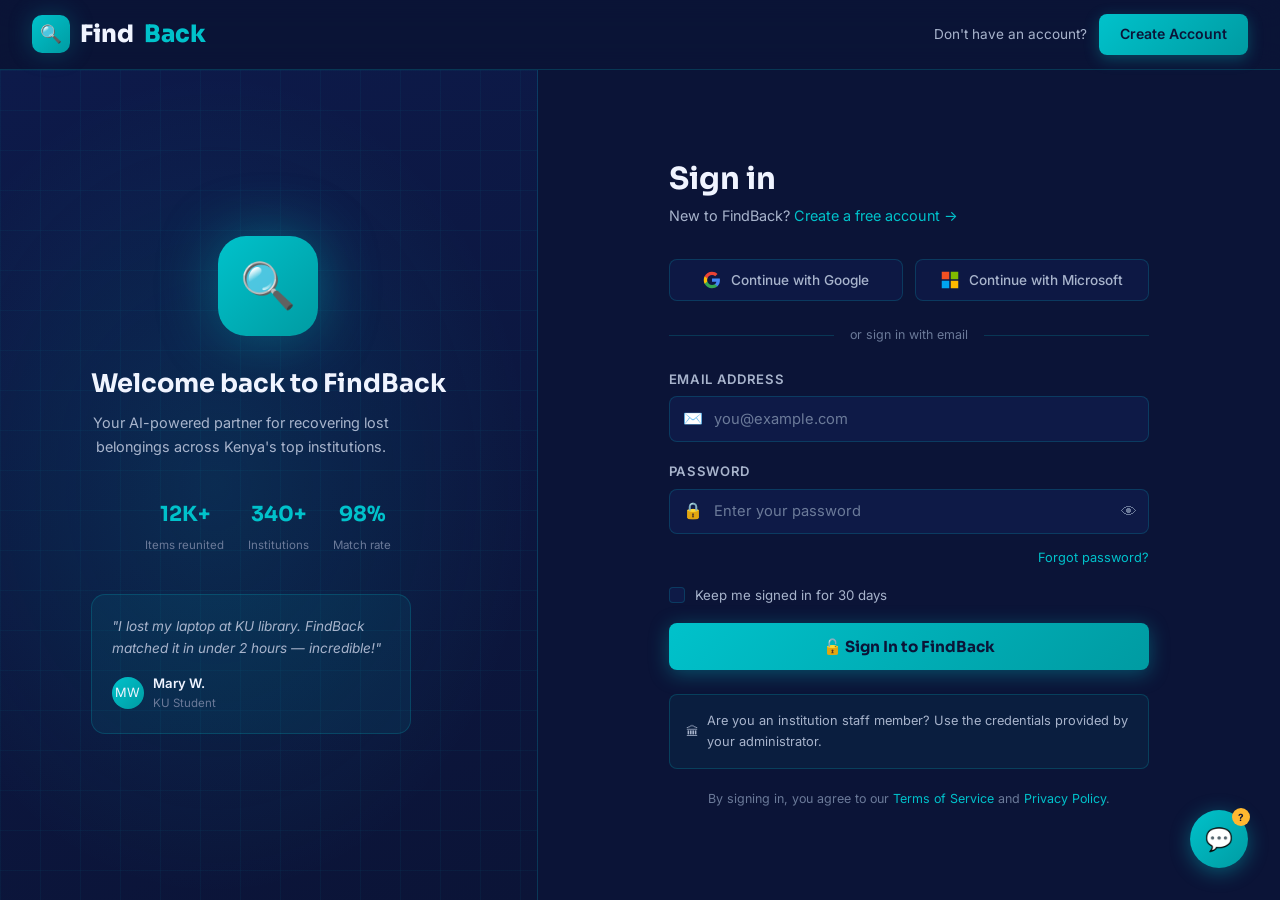
==== login.html @ b75c339b "initial not so much" ====
<!DOCTYPE html>
<html lang="en">
<head>
  <meta charset="UTF-8" />
  <meta name="viewport" content="width=device-width, initial-scale=1.0" />
  <title>Sign In — FindBack</title>
  <link rel="stylesheet" href="styles.css" />
  <link rel="icon" href="data:image/svg+xml,<svg xmlns='http://www.w3.org/2000/svg' viewBox='0 0 32 32'><text y='26' font-size='28'>🔍</text></svg>" />
</head>
<body>

<!-- ── NAVBAR ─────────────────────────────────── -->
<nav class="navbar" id="navbar">
  <a href="index.html" class="nav-brand">
    <div class="brand-icon">🔍</div>
    Find<span class="accent">Back</span>
  </a>
  <div class="nav-cta">
    <span style="font-size:0.85rem; color: var(--slate-light);">Don't have an account?</span>
    <a href="register.html" class="btn-primary">Create Account</a>
  </div>
</nav>

<!-- ── AUTH PAGE ──────────────────────────────── -->
<div class="auth-page">

  <!-- Left Visual Panel -->
  <div class="auth-visual">
    <div class="auth-visual-grid"></div>
    <div class="auth-visual-content">
      <div class="auth-visual-icon">🔍</div>
      <h2>Welcome back to FindBack</h2>
      <p>Your AI-powered partner for recovering lost belongings across Kenya's top institutions.</p>

      <div class="auth-trust">
        <div class="trust-item">
          <strong>12K+</strong>
          <span>Items reunited</span>
        </div>
        <div class="trust-item">
          <strong>340+</strong>
          <span>Institutions</span>
        </div>
        <div class="trust-item">
          <strong>98%</strong>
          <span>Match rate</span>
        </div>
      </div>

      <!-- Testimonial -->
      <div style="margin-top: 2.5rem; background: rgba(0,194,203,0.08); border: 1px solid var(--border); border-radius: var(--radius); padding: 1.25rem; text-align:left; max-width: 320px;">
        <p style="font-size:0.85rem; color: var(--slate-light); line-height:1.65; font-style:italic;">"I lost my laptop at KU library. FindBack matched it in under 2 hours — incredible!"</p>
        <div style="display:flex; align-items:center; gap:0.6rem; margin-top:0.85rem;">
          <div style="width:32px;height:32px;border-radius:50%;background:linear-gradient(135deg,var(--teal),var(--teal-dark));display:flex;align-items:center;justify-content:center;font-size:0.8rem;">MW</div>
          <div>
            <div style="font-size:0.82rem; font-weight:600;">Mary W.</div>
            <div style="font-size:0.72rem; color:var(--slate);">KU Student</div>
          </div>
        </div>
      </div>
    </div>
  </div>

  <!-- Right Form Panel -->
  <div class="auth-form-side">
    <div class="auth-form-box">

      <div class="auth-form-header">
        <h1>Sign in</h1>
        <p>New to FindBack? <a href="register.html">Create a free account →</a></p>
      </div>

      <!-- Social Login -->
      <div class="social-btns">
        <button class="social-btn" onclick="showToast('Google Sign-In coming soon!', 'info')">
          <svg width="18" height="18" viewBox="0 0 24 24"><path fill="#4285F4" d="M22.56 12.25c0-.78-.07-1.53-.2-2.25H12v4.26h5.92c-.26 1.37-1.04 2.53-2.21 3.31v2.77h3.57c2.08-1.92 3.28-4.74 3.28-8.09z"/><path fill="#34A853" d="M12 23c2.97 0 5.46-.98 7.28-2.66l-3.57-2.77c-.98.66-2.23 1.06-3.71 1.06-2.86 0-5.29-1.93-6.16-4.53H2.18v2.84C3.99 20.53 7.7 23 12 23z"/><path fill="#FBBC05" d="M5.84 14.09c-.22-.66-.35-1.36-.35-2.09s.13-1.43.35-2.09V7.07H2.18C1.43 8.55 1 10.22 1 12s.43 3.45 1.18 4.93l2.85-2.22.81-.62z"/><path fill="#EA4335" d="M12 5.38c1.62 0 3.06.56 4.21 1.64l3.15-3.15C17.45 2.09 14.97 1 12 1 7.7 1 3.99 3.47 2.18 7.07l3.66 2.84c.87-2.6 3.3-4.53 6.16-4.53z"/></svg>
          Continue with Google
        </button>
        <button class="social-btn" onclick="showToast('Microsoft Sign-In coming soon!', 'info')">
          <svg width="18" height="18" viewBox="0 0 24 24"><path fill="#f25022" d="M1 1h10v10H1z"/><path fill="#7fba00" d="M13 1h10v10H13z"/><path fill="#00a4ef" d="M1 13h10v10H1z"/><path fill="#ffb900" d="M13 13h10v10H13z"/></svg>
          Continue with Microsoft
        </button>
      </div>

      <div class="form-divider"><span>or sign in with email</span></div>

      <!-- Login Form -->
      <form id="loginForm" novalidate>
        <div class="form-group">
          <label class="form-label" for="loginEmail">Email Address</label>
          <div class="input-wrap">
            <input
              class="form-input"
              type="email"
              id="loginEmail"
              name="email"
              placeholder="you@example.com"
              autocomplete="email"
              required
            />
            <span class="input-icon">✉️</span>
          </div>
        </div>

        <div class="form-group">
          <label class="form-label" for="loginPassword">Password</label>
          <div class="input-wrap">
            <input
              class="form-input"
              type="password"
              id="loginPassword"
              name="password"
              placeholder="Enter your password"
              autocomplete="current-password"
              required
            />
            <span class="input-icon">🔒</span>
            <button type="button" class="eye-toggle" data-target="loginPassword">👁</button>
          </div>
        </div>

        <div class="forgot-link">
          <a href="#">Forgot password?</a>
        </div>

        <div class="form-check">
          <input type="checkbox" id="rememberMe" />
          <label for="rememberMe">Keep me signed in for 30 days</label>
        </div>

        <button type="submit" class="submit-btn">
          🔓 Sign In to FindBack
        </button>
      </form>

      <!-- Help text -->
      <div style="margin-top: 1.5rem; padding: 1rem; background: rgba(0,194,203,0.06); border: 1px solid var(--border); border-radius: var(--radius-sm);">
        <p style="font-size: 0.8rem; color: var(--slate-light); display:flex; align-items:center; gap:0.5rem;">
          <span>🏛</span>
          <span>Are you an institution staff member? Use the credentials provided by your administrator.</span>
        </p>
      </div>

      <p style="font-size:0.78rem; color: var(--slate); text-align:center; margin-top:1.25rem;">
        By signing in, you agree to our <a href="#" style="color:var(--teal)">Terms of Service</a> and <a href="#" style="color:var(--teal)">Privacy Policy</a>.
      </p>

    </div>
  </div>
</div>

<!-- ── CHATBOT ─────────────────────────────────── -->
<button class="chatbot-trigger" id="chatbotTrigger" aria-label="Open chat assistant">
  💬
  <div class="chat-badge">?</div>
</button>

<div class="chatbot-window" id="chatbotWindow">
  <div class="chat-header">
    <div class="chat-avatar">🤖</div>
    <div class="chat-header-info">
      <h4>FindBot Assistant</h4>
      <span>Online · Here to help</span>
    </div>
    <button class="chat-close" id="chatClose">✕</button>
  </div>
  <div class="chat-messages" id="chatMessages"></div>
  <div class="chat-quick-replies">
    <button class="quick-reply">How to register</button>
    <button class="quick-reply">Report lost item</button>
    <button class="quick-reply">Retrieve my item</button>
    <button class="quick-reply">Institution plans</button>
  </div>
  <div class="chat-input-row">
    <input type="text" class="chat-input" id="chatInput" placeholder="Ask me anything…" />
    <button class="chat-send" id="chatSend">➤</button>
  </div>
</div>

<div class="toast-container" id="toastContainer"></div>
<script src="main.js"></script>
</body>
</html>
---- styles.css ----
/* ===========================
   FINDBACK — Global Styles
   =========================== */

@import url('https://fonts.googleapis.com/css2?family=Sora:wght@300;400;600;700;800&family=Inter:wght@300;400;500;600&display=swap');

/* --- CSS Variables --- */
:root {
  --navy: #0B1437;
  --navy-mid: #132058;
  --navy-light: #1E2F6B;
  --teal: #00C2CB;
  --teal-dark: #009BA2;
  --teal-glow: rgba(0, 194, 203, 0.15);
  --amber: #FFB830;
  --white: #F0F4FF;
  --slate: #6B7A99;
  --slate-light: #A8B4CC;
  --error: #FF4D6D;
  --success: #22C55E;
  --card-bg: rgba(19, 32, 88, 0.6);
  --border: rgba(0, 194, 203, 0.2);
  --border-hover: rgba(0, 194, 203, 0.6);
  --shadow: 0 8px 32px rgba(0, 0, 0, 0.4);
  --shadow-teal: 0 0 24px rgba(0, 194, 203, 0.25);
  --radius: 14px;
  --radius-sm: 8px;
  --transition: all 0.3s cubic-bezier(0.4, 0, 0.2, 1);
  --font-display: 'Sora', sans-serif;
  --font-body: 'Inter', sans-serif;
}

/* --- Reset & Base --- */
*, *::before, *::after { box-sizing: border-box; margin: 0; padding: 0; }

html { scroll-behavior: smooth; font-size: 16px; }

body {
  font-family: var(--font-body);
  background: var(--navy);
  color: var(--white);
  min-height: 100vh;
  line-height: 1.6;
  overflow-x: hidden;
}

h1, h2, h3, h4, h5 {
  font-family: var(--font-display);
  line-height: 1.2;
}

a { text-decoration: none; color: inherit; }
img { max-width: 100%; display: block; }
button { cursor: pointer; font-family: var(--font-body); }
input, select, textarea { font-family: var(--font-body); }

/* --- Scrollbar --- */
::-webkit-scrollbar { width: 6px; }
::-webkit-scrollbar-track { background: var(--navy); }
::-webkit-scrollbar-thumb { background: var(--teal-dark); border-radius: 3px; }

/* ===========================
   NAVBAR
   =========================== */
.navbar {
  position: fixed;
  top: 0; left: 0; right: 0;
  z-index: 1000;
  padding: 0 2rem;
  height: 70px;
  display: flex;
  align-items: center;
  justify-content: space-between;
  background: rgba(11, 20, 55, 0.85);
  backdrop-filter: blur(16px);
  border-bottom: 1px solid var(--border);
  transition: var(--transition);
}

.navbar.scrolled {
  background: rgba(11, 20, 55, 0.98);
  box-shadow: 0 4px 20px rgba(0,0,0,0.3);
}

.nav-brand {
  display: flex;
  align-items: center;
  gap: 10px;
  font-family: var(--font-display);
  font-size: 1.5rem;
  font-weight: 800;
  color: var(--white);
}

.nav-brand .brand-icon {
  width: 38px; height: 38px;
  background: linear-gradient(135deg, var(--teal), var(--teal-dark));
  border-radius: 10px;
  display: flex;
  align-items: center;
  justify-content: center;
  font-size: 1.1rem;
  box-shadow: var(--shadow-teal);
}

.nav-brand span.accent { color: var(--teal); }

.nav-links {
  display: flex;
  align-items: center;
  gap: 0.25rem;
  list-style: none;
}

.nav-links a {
  padding: 0.45rem 0.9rem;
  border-radius: var(--radius-sm);
  font-size: 0.88rem;
  font-weight: 500;
  color: var(--slate-light);
  transition: var(--transition);
}

.nav-links a:hover {
  color: var(--teal);
  background: var(--teal-glow);
}

.nav-links a.active {
  color: var(--teal);
}

.nav-cta {
  display: flex;
  align-items: center;
  gap: 0.75rem;
}

.btn-ghost {
  padding: 0.5rem 1.2rem;
  border: 1px solid var(--border);
  border-radius: var(--radius-sm);
  font-size: 0.88rem;
  font-weight: 500;
  color: var(--white);
  background: transparent;
  transition: var(--transition);
}

.btn-ghost:hover {
  border-color: var(--teal);
  color: var(--teal);
  background: var(--teal-glow);
}

.btn-primary {
  padding: 0.55rem 1.3rem;
  border: none;
  border-radius: var(--radius-sm);
  font-size: 0.88rem;
  font-weight: 600;
  color: var(--navy);
  background: linear-gradient(135deg, var(--teal), var(--teal-dark));
  transition: var(--transition);
  box-shadow: 0 4px 15px rgba(0, 194, 203, 0.3);
}

.btn-primary:hover {
  transform: translateY(-1px);
  box-shadow: 0 6px 20px rgba(0, 194, 203, 0.45);
}

.btn-primary:active { transform: translateY(0); }

.btn-large {
  padding: 0.85rem 2rem;
  font-size: 1rem;
  border-radius: var(--radius);
}

.btn-amber {
  background: linear-gradient(135deg, var(--amber), #e6a120);
  color: var(--navy);
  border: none;
}

.btn-amber:hover {
  box-shadow: 0 6px 20px rgba(255, 184, 48, 0.4);
  transform: translateY(-1px);
}

.btn-outline {
  background: transparent;
  border: 2px solid var(--teal);
  color: var(--teal);
  padding: 0.8rem 1.8rem;
  border-radius: var(--radius);
  font-size: 0.95rem;
  font-weight: 600;
  transition: var(--transition);
  display: inline-flex;
  align-items: center;
  gap: 0.5rem;
}

.btn-outline:hover {
  background: var(--teal-glow);
  transform: translateY(-1px);
}

/* Hamburger */
.hamburger {
  display: none;
  flex-direction: column;
  gap: 5px;
  cursor: pointer;
  padding: 4px;
  background: none;
  border: none;
}

.hamburger span {
  display: block;
  width: 24px; height: 2px;
  background: var(--white);
  border-radius: 2px;
  transition: var(--transition);
}

.hamburger.open span:nth-child(1) { transform: rotate(45deg) translate(5px, 5px); }
.hamburger.open span:nth-child(2) { opacity: 0; }
.hamburger.open span:nth-child(3) { transform: rotate(-45deg) translate(5px, -5px); }

/* Mobile Menu */
.mobile-menu {
  display: none;
  position: fixed;
  top: 70px; left: 0; right: 0;
  background: rgba(11, 20, 55, 0.98);
  backdrop-filter: blur(16px);
  border-bottom: 1px solid var(--border);
  padding: 1.5rem;
  z-index: 999;
  flex-direction: column;
  gap: 0.5rem;
}

.mobile-menu.open { display: flex; }

.mobile-menu a {
  padding: 0.75rem 1rem;
  border-radius: var(--radius-sm);
  color: var(--slate-light);
  font-weight: 500;
  transition: var(--transition);
}

.mobile-menu a:hover { color: var(--teal); background: var(--teal-glow); }

.mobile-menu-cta {
  display: flex;
  gap: 0.75rem;
  margin-top: 0.75rem;
  padding-top: 0.75rem;
  border-top: 1px solid var(--border);
}

.mobile-menu-cta .btn-ghost,
.mobile-menu-cta .btn-primary { flex: 1; text-align: center; }

/* ===========================
   HERO SECTION
   =========================== */
.hero {
  min-height: 100vh;
  padding: 70px 2rem 4rem;
  display: flex;
  align-items: center;
  position: relative;
  overflow: hidden;
}

.hero-bg {
  position: absolute;
  inset: 0;
  background:
    radial-gradient(ellipse 80% 60% at 60% 40%, rgba(0, 194, 203, 0.08) 0%, transparent 70%),
    radial-gradient(ellipse 50% 40% at 20% 70%, rgba(255, 184, 48, 0.05) 0%, transparent 60%),
    linear-gradient(160deg, #0B1437 0%, #0D1A4A 60%, #0B1437 100%);
}

.hero-grid-lines {
  position: absolute;
  inset: 0;
  background-image:
    linear-gradient(rgba(0, 194, 203, 0.04) 1px, transparent 1px),
    linear-gradient(90deg, rgba(0, 194, 203, 0.04) 1px, transparent 1px);
  background-size: 50px 50px;
}

.hero-content {
  position: relative;
  z-index: 2;
  max-width: 1200px;
  margin: 0 auto;
  width: 100%;
  display: grid;
  grid-template-columns: 1fr 1fr;
  gap: 4rem;
  align-items: center;
}

.hero-badge {
  display: inline-flex;
  align-items: center;
  gap: 0.5rem;
  background: var(--teal-glow);
  border: 1px solid var(--border);
  border-radius: 50px;
  padding: 0.35rem 0.9rem;
  font-size: 0.78rem;
  font-weight: 600;
  color: var(--teal);
  text-transform: uppercase;
  letter-spacing: 0.08em;
  margin-bottom: 1.5rem;
}

.hero-badge .dot {
  width: 7px; height: 7px;
  background: var(--teal);
  border-radius: 50%;
  animation: pulse-dot 2s ease-in-out infinite;
}

@keyframes pulse-dot {
  0%, 100% { opacity: 1; transform: scale(1); }
  50% { opacity: 0.5; transform: scale(0.7); }
}

.hero-title {
  font-family: var(--font-display);
  font-size: clamp(2.2rem, 5vw, 3.8rem);
  font-weight: 800;
  line-height: 1.1;
  margin-bottom: 1.25rem;
  color: var(--white);
}

.hero-title .highlight {
  color: var(--teal);
  position: relative;
  display: inline-block;
}

.hero-title .highlight::after {
  content: '';
  position: absolute;
  bottom: 2px; left: 0; right: 0;
  height: 3px;
  background: linear-gradient(90deg, var(--teal), transparent);
  border-radius: 2px;
}

.hero-desc {
  font-size: 1.05rem;
  color: var(--slate-light);
  line-height: 1.7;
  margin-bottom: 2.5rem;
  max-width: 480px;
}

.hero-actions {
  display: flex;
  gap: 1rem;
  flex-wrap: wrap;
  margin-bottom: 3rem;
}

.hero-stats {
  display: flex;
  gap: 2rem;
}

.stat {
  display: flex;
  flex-direction: column;
}

.stat-value {
  font-family: var(--font-display);
  font-size: 1.6rem;
  font-weight: 700;
  color: var(--white);
}

.stat-value span { color: var(--teal); }

.stat-label {
  font-size: 0.78rem;
  color: var(--slate);
  text-transform: uppercase;
  letter-spacing: 0.06em;
}

/* Radar Animation */
.hero-visual {
  display: flex;
  align-items: center;
  justify-content: center;
  position: relative;
}

.radar-wrap {
  position: relative;
  width: 380px;
  height: 380px;
  display: flex;
  align-items: center;
  justify-content: center;
}

.radar-ring {
  position: absolute;
  border-radius: 50%;
  border: 1px solid var(--teal);
  opacity: 0;
  animation: radar-expand 3s ease-out infinite;
}

.radar-ring:nth-child(1) { animation-delay: 0s; }
.radar-ring:nth-child(2) { animation-delay: 1s; }
.radar-ring:nth-child(3) { animation-delay: 2s; }

@keyframes radar-expand {
  0% { width: 80px; height: 80px; opacity: 0.8; }
  100% { width: 380px; height: 380px; opacity: 0; }
}

.radar-center {
  width: 90px; height: 90px;
  background: linear-gradient(135deg, var(--teal), var(--teal-dark));
  border-radius: 50%;
  display: flex;
  align-items: center;
  justify-content: center;
  font-size: 2.2rem;
  box-shadow: 0 0 40px rgba(0, 194, 203, 0.5);
  z-index: 1;
  position: relative;
}

.floating-card {
  position: absolute;
  background: var(--card-bg);
  border: 1px solid var(--border);
  border-radius: var(--radius);
  padding: 0.8rem 1rem;
  backdrop-filter: blur(12px);
  font-size: 0.8rem;
  display: flex;
  align-items: center;
  gap: 0.6rem;
  animation: float 4s ease-in-out infinite;
  box-shadow: var(--shadow);
  white-space: nowrap;
}

.floating-card:nth-child(5) { top: 40px; right: -20px; animation-delay: 0s; }
.floating-card:nth-child(6) { bottom: 60px; left: -30px; animation-delay: 1.5s; }
.floating-card:nth-child(7) { bottom: 20px; right: 10px; animation-delay: 0.8s; }

.floating-card .card-icon { font-size: 1.1rem; }
.floating-card .card-text strong { display: block; font-weight: 600; font-size: 0.82rem; }
.floating-card .card-text span { color: var(--slate-light); font-size: 0.73rem; }

.card-status {
  width: 8px; height: 8px;
  border-radius: 50%;
  flex-shrink: 0;
}

.card-status.found { background: var(--success); box-shadow: 0 0 6px var(--success); }
.card-status.lost { background: var(--amber); box-shadow: 0 0 6px var(--amber); }

@keyframes float {
  0%, 100% { transform: translateY(0px); }
  50% { transform: translateY(-8px); }
}

/* ===========================
   QUICK SEARCH BAR
   =========================== */
.search-section {
  padding: 3rem 2rem;
  position: relative;
}

.search-container {
  max-width: 900px;
  margin: 0 auto;
  background: var(--card-bg);
  border: 1px solid var(--border);
  border-radius: 20px;
  padding: 2rem;
  backdrop-filter: blur(16px);
  box-shadow: var(--shadow);
}

.search-tabs {
  display: flex;
  gap: 0.5rem;
  margin-bottom: 1.5rem;
  background: rgba(11, 20, 55, 0.5);
  border-radius: var(--radius-sm);
  padding: 4px;
}

.search-tab {
  flex: 1;
  padding: 0.6rem;
  border: none;
  border-radius: 6px;
  background: transparent;
  color: var(--slate);
  font-size: 0.85rem;
  font-weight: 500;
  transition: var(--transition);
  display: flex;
  align-items: center;
  justify-content: center;
  gap: 0.4rem;
}

.search-tab.active {
  background: var(--teal);
  color: var(--navy);
  font-weight: 600;
}

.search-tab:hover:not(.active) { color: var(--teal); }

.search-row {
  display: grid;
  grid-template-columns: 1fr 1fr auto;
  gap: 0.75rem;
  align-items: end;
}

.search-field {
  display: flex;
  flex-direction: column;
  gap: 0.4rem;
}

.search-field label {
  font-size: 0.78rem;
  font-weight: 600;
  color: var(--slate-light);
  text-transform: uppercase;
  letter-spacing: 0.06em;
}

.search-input-wrap {
  position: relative;
}

.search-input-wrap .icon {
  position: absolute;
  left: 12px;
  top: 50%;
  transform: translateY(-50%);
  color: var(--slate);
  font-size: 1rem;
}

.search-input-wrap input,
.search-input-wrap select {
  width: 100%;
  padding: 0.75rem 0.75rem 0.75rem 2.5rem;
  background: rgba(11, 20, 55, 0.7);
  border: 1px solid var(--border);
  border-radius: var(--radius-sm);
  color: var(--white);
  font-size: 0.9rem;
  transition: var(--transition);
  outline: none;
  appearance: none;
}

.search-input-wrap input::placeholder { color: var(--slate); }

.search-input-wrap input:focus,
.search-input-wrap select:focus {
  border-color: var(--teal);
  box-shadow: 0 0 0 3px var(--teal-glow);
}

.search-input-wrap select option { background: var(--navy-mid); }

/* ===========================
   FEATURES / HOW IT WORKS
   =========================== */
.section {
  padding: 5rem 2rem;
}

.section-inner {
  max-width: 1200px;
  margin: 0 auto;
}

.section-label {
  font-size: 0.78rem;
  font-weight: 700;
  color: var(--teal);
  text-transform: uppercase;
  letter-spacing: 0.12em;
  margin-bottom: 0.75rem;
}

.section-title {
  font-family: var(--font-display);
  font-size: clamp(1.8rem, 3.5vw, 2.8rem);
  font-weight: 700;
  margin-bottom: 1rem;
  color: var(--white);
}

.section-desc {
  font-size: 1rem;
  color: var(--slate-light);
  max-width: 500px;
  line-height: 1.7;
}

.steps-grid {
  display: grid;
  grid-template-columns: repeat(3, 1fr);
  gap: 1.5rem;
  margin-top: 3.5rem;
}

.step-card {
  background: var(--card-bg);
  border: 1px solid var(--border);
  border-radius: var(--radius);
  padding: 2rem;
  position: relative;
  transition: var(--transition);
  overflow: hidden;
}

.step-card::before {
  content: '';
  position: absolute;
  top: 0; left: 0; right: 0;
  height: 3px;
  background: linear-gradient(90deg, var(--teal), transparent);
  transform: scaleX(0);
  transform-origin: left;
  transition: transform 0.4s ease;
}

.step-card:hover { border-color: var(--border-hover); transform: translateY(-4px); box-shadow: var(--shadow-teal); }
.step-card:hover::before { transform: scaleX(1); }

.step-icon {
  width: 54px; height: 54px;
  background: var(--teal-glow);
  border: 1px solid var(--border);
  border-radius: var(--radius-sm);
  display: flex;
  align-items: center;
  justify-content: center;
  font-size: 1.5rem;
  margin-bottom: 1.25rem;
}

.step-num {
  position: absolute;
  top: 1.5rem; right: 1.5rem;
  font-family: var(--font-display);
  font-size: 2.5rem;
  font-weight: 800;
  color: rgba(0, 194, 203, 0.08);
  line-height: 1;
}

.step-card h3 {
  font-size: 1.05rem;
  font-weight: 700;
  margin-bottom: 0.6rem;
}

.step-card p { font-size: 0.88rem; color: var(--slate-light); line-height: 1.65; }

/* Institutions Section */
.institutions-section {
  padding: 4rem 2rem;
  background: rgba(19, 32, 88, 0.3);
  border-top: 1px solid var(--border);
  border-bottom: 1px solid var(--border);
}

.inst-grid {
  display: grid;
  grid-template-columns: repeat(4, 1fr);
  gap: 1rem;
  margin-top: 3rem;
}

.inst-card {
  background: var(--card-bg);
  border: 1px solid var(--border);
  border-radius: var(--radius);
  padding: 1.5rem;
  text-align: center;
  transition: var(--transition);
  cursor: pointer;
}

.inst-card:hover {
  border-color: var(--teal);
  background: rgba(0, 194, 203, 0.08);
  transform: translateY(-3px);
}

.inst-card .inst-icon { font-size: 2rem; margin-bottom: 0.75rem; }
.inst-card h4 { font-size: 0.88rem; font-weight: 600; }
.inst-card p { font-size: 0.75rem; color: var(--slate); margin-top: 0.3rem; }

/* Plans Section */
.plans-grid {
  display: grid;
  grid-template-columns: repeat(4, 1fr);
  gap: 1.25rem;
  margin-top: 3.5rem;
}

.plan-card {
  background: var(--card-bg);
  border: 1px solid var(--border);
  border-radius: var(--radius);
  padding: 2rem 1.5rem;
  transition: var(--transition);
  display: flex;
  flex-direction: column;
  position: relative;
  overflow: hidden;
}

.plan-card.featured {
  border-color: var(--teal);
  background: rgba(0, 194, 203, 0.06);
  box-shadow: var(--shadow-teal);
}

.plan-badge {
  position: absolute;
  top: 0; right: 0;
  background: var(--teal);
  color: var(--navy);
  font-size: 0.68rem;
  font-weight: 700;
  padding: 0.35rem 0.9rem;
  border-bottom-left-radius: var(--radius-sm);
  text-transform: uppercase;
  letter-spacing: 0.06em;
}

.plan-name {
  font-family: var(--font-display);
  font-size: 0.82rem;
  font-weight: 700;
  text-transform: uppercase;
  letter-spacing: 0.1em;
  color: var(--slate-light);
  margin-bottom: 0.5rem;
}

.plan-price {
  font-family: var(--font-display);
  font-size: 2.2rem;
  font-weight: 800;
  color: var(--white);
  margin-bottom: 0.25rem;
}

.plan-price sup { font-size: 1rem; vertical-align: super; margin-right: 2px; }
.plan-price span { font-size: 0.8rem; color: var(--slate); font-weight: 400; font-family: var(--font-body); }

.plan-desc { font-size: 0.82rem; color: var(--slate-light); margin-bottom: 1.5rem; line-height: 1.5; }

.plan-features {
  list-style: none;
  display: flex;
  flex-direction: column;
  gap: 0.6rem;
  flex: 1;
  margin-bottom: 1.5rem;
}

.plan-features li {
  font-size: 0.82rem;
  color: var(--slate-light);
  display: flex;
  align-items: center;
  gap: 0.5rem;
}

.plan-features li::before {
  content: '✓';
  color: var(--teal);
  font-weight: 700;
  font-size: 0.85rem;
  flex-shrink: 0;
}

.plan-cta {
  width: 100%;
  padding: 0.75rem;
  border-radius: var(--radius-sm);
  font-size: 0.88rem;
  font-weight: 600;
  text-align: center;
  transition: var(--transition);
}

/* ===========================
   AUTH PAGES (Login/Register)
   =========================== */
.auth-page {
  min-height: 100vh;
  display: flex;
  align-items: stretch;
  padding-top: 70px;
}

.auth-visual {
  flex: 0 0 42%;
  background:
    radial-gradient(ellipse at 40% 50%, rgba(0, 194, 203, 0.12) 0%, transparent 70%),
    linear-gradient(160deg, #0D1A4A 0%, #0B1437 100%);
  border-right: 1px solid var(--border);
  display: flex;
  flex-direction: column;
  align-items: center;
  justify-content: center;
  padding: 3rem;
  position: relative;
  overflow: hidden;
}

.auth-visual-grid {
  position: absolute;
  inset: 0;
  background-image:
    linear-gradient(rgba(0, 194, 203, 0.05) 1px, transparent 1px),
    linear-gradient(90deg, rgba(0, 194, 203, 0.05) 1px, transparent 1px);
  background-size: 40px 40px;
}

.auth-visual-content { position: relative; z-index: 1; text-align: center; }

.auth-visual-icon {
  width: 100px; height: 100px;
  background: linear-gradient(135deg, var(--teal), var(--teal-dark));
  border-radius: 28px;
  display: flex;
  align-items: center;
  justify-content: center;
  font-size: 2.8rem;
  margin: 0 auto 2rem;
  box-shadow: 0 0 60px rgba(0, 194, 203, 0.4);
  animation: icon-float 4s ease-in-out infinite;
}

@keyframes icon-float {
  0%, 100% { transform: translateY(0); }
  50% { transform: translateY(-10px); }
}

.auth-visual h2 {
  font-size: 1.6rem;
  font-weight: 700;
  margin-bottom: 0.75rem;
}

.auth-visual p { font-size: 0.9rem; color: var(--slate-light); line-height: 1.65; max-width: 300px; }

.auth-trust {
  display: flex;
  gap: 1.5rem;
  margin-top: 2.5rem;
  justify-content: center;
}

.trust-item {
  display: flex;
  flex-direction: column;
  align-items: center;
  gap: 0.25rem;
}

.trust-item strong {
  font-family: var(--font-display);
  font-size: 1.3rem;
  font-weight: 700;
  color: var(--teal);
}

.trust-item span { font-size: 0.72rem; color: var(--slate); }

.auth-form-side {
  flex: 1;
  display: flex;
  align-items: center;
  justify-content: center;
  padding: 2.5rem;
}

.auth-form-box {
  width: 100%;
  max-width: 480px;
}

.auth-form-header {
  margin-bottom: 2rem;
}

.auth-form-header h1 {
  font-size: 1.9rem;
  font-weight: 700;
  margin-bottom: 0.4rem;
}

.auth-form-header p { font-size: 0.9rem; color: var(--slate-light); }

.auth-form-header a { color: var(--teal); transition: color 0.2s; }
.auth-form-header a:hover { color: var(--white); }

/* Form Elements */
.form-group {
  margin-bottom: 1.2rem;
}

.form-label {
  display: block;
  font-size: 0.82rem;
  font-weight: 600;
  color: var(--slate-light);
  margin-bottom: 0.4rem;
  text-transform: uppercase;
  letter-spacing: 0.05em;
}

.input-wrap {
  position: relative;
}

.input-icon {
  position: absolute;
  left: 14px;
  top: 50%;
  transform: translateY(-50%);
  color: var(--slate);
  font-size: 1rem;
  pointer-events: none;
  transition: color 0.3s;
}

.form-input {
  width: 100%;
  padding: 0.8rem 0.85rem 0.8rem 2.75rem;
  background: rgba(19, 32, 88, 0.5);
  border: 1px solid var(--border);
  border-radius: var(--radius-sm);
  color: var(--white);
  font-size: 0.92rem;
  transition: var(--transition);
  outline: none;
}

.form-input::placeholder { color: var(--slate); }

.form-input:focus {
  border-color: var(--teal);
  box-shadow: 0 0 0 3px var(--teal-glow);
  background: rgba(19, 32, 88, 0.8);
}

.form-input:focus + .input-icon,
.input-wrap:focus-within .input-icon { color: var(--teal); }

.input-wrap .input-icon { order: 2; }

.input-wrap { display: flex; align-items: center; position: relative; }
.input-wrap .form-input { order: 1; }

.eye-toggle {
  position: absolute;
  right: 12px;
  background: none;
  border: none;
  color: var(--slate);
  cursor: pointer;
  font-size: 1rem;
  z-index: 1;
  transition: color 0.2s;
  top: 50%;
  transform: translateY(-50%);
}

.eye-toggle:hover { color: var(--teal); }

.form-row {
  display: grid;
  grid-template-columns: 1fr 1fr;
  gap: 1rem;
}

.form-select {
  width: 100%;
  padding: 0.8rem 0.85rem 0.8rem 2.75rem;
  background: rgba(19, 32, 88, 0.5);
  border: 1px solid var(--border);
  border-radius: var(--radius-sm);
  color: var(--white);
  font-size: 0.92rem;
  transition: var(--transition);
  outline: none;
  appearance: none;
}

.form-select:focus {
  border-color: var(--teal);
  box-shadow: 0 0 0 3px var(--teal-glow);
}

.form-select option { background: var(--navy-mid); }

.form-check {
  display: flex;
  align-items: flex-start;
  gap: 0.65rem;
  font-size: 0.83rem;
  color: var(--slate-light);
}

.form-check input[type="checkbox"] {
  width: 16px; height: 16px;
  border: 1px solid var(--border);
  border-radius: 4px;
  appearance: none;
  background: rgba(19, 32, 88, 0.5);
  cursor: pointer;
  flex-shrink: 0;
  margin-top: 2px;
  transition: var(--transition);
  position: relative;
}

.form-check input[type="checkbox"]:checked {
  background: var(--teal);
  border-color: var(--teal);
}

.form-check input[type="checkbox"]:checked::after {
  content: '✓';
  position: absolute;
  top: -1px; left: 1px;
  font-size: 0.75rem;
  color: var(--navy);
  font-weight: 700;
}

.form-check a { color: var(--teal); }

.form-divider {
  display: flex;
  align-items: center;
  gap: 1rem;
  margin: 1.5rem 0;
}

.form-divider::before, .form-divider::after {
  content: '';
  flex: 1;
  height: 1px;
  background: var(--border);
}

.form-divider span { font-size: 0.78rem; color: var(--slate); white-space: nowrap; }

.social-btns {
  display: grid;
  grid-template-columns: 1fr 1fr;
  gap: 0.75rem;
}

.social-btn {
  display: flex;
  align-items: center;
  justify-content: center;
  gap: 0.6rem;
  padding: 0.7rem;
  border: 1px solid var(--border);
  border-radius: var(--radius-sm);
  background: rgba(19, 32, 88, 0.4);
  color: var(--slate-light);
  font-size: 0.85rem;
  font-weight: 500;
  transition: var(--transition);
}

.social-btn:hover {
  border-color: var(--teal);
  color: var(--white);
  background: var(--teal-glow);
}

.forgot-link {
  text-align: right;
  margin-top: -0.6rem;
  margin-bottom: 1rem;
}

.forgot-link a {
  font-size: 0.8rem;
  color: var(--teal);
  transition: opacity 0.2s;
}

.forgot-link a:hover { opacity: 0.7; }

.account-type-toggle {
  display: grid;
  grid-template-columns: 1fr 1fr;
  gap: 0.5rem;
  margin-bottom: 1.5rem;
  background: rgba(11, 20, 55, 0.5);
  border-radius: var(--radius-sm);
  padding: 4px;
}

.type-btn {
  padding: 0.6rem;
  border: none;
  border-radius: 6px;
  background: transparent;
  color: var(--slate);
  font-size: 0.85rem;
  font-weight: 500;
  transition: var(--transition);
  display: flex;
  align-items: center;
  justify-content: center;
  gap: 0.4rem;
}

.type-btn.active {
  background: var(--teal);
  color: var(--navy);
  font-weight: 600;
}

.form-section-title {
  font-size: 0.75rem;
  font-weight: 700;
  text-transform: uppercase;
  letter-spacing: 0.1em;
  color: var(--teal);
  margin: 1.5rem 0 1rem;
  padding-bottom: 0.5rem;
  border-bottom: 1px solid var(--border);
}

.password-strength {
  margin-top: 0.4rem;
}

.strength-bar {
  height: 4px;
  border-radius: 2px;
  background: var(--border);
  overflow: hidden;
  margin-bottom: 0.25rem;
}

.strength-fill {
  height: 100%;
  border-radius: 2px;
  width: 0%;
  transition: width 0.4s, background 0.4s;
}

.strength-fill.weak { width: 25%; background: var(--error); }
.strength-fill.fair { width: 50%; background: var(--amber); }
.strength-fill.good { width: 75%; background: #60D394; }
.strength-fill.strong { width: 100%; background: var(--success); }

.strength-label { font-size: 0.72rem; color: var(--slate); }

.submit-btn {
  width: 100%;
  padding: 0.9rem;
  border: none;
  border-radius: var(--radius-sm);
  background: linear-gradient(135deg, var(--teal), var(--teal-dark));
  color: var(--navy);
  font-size: 0.95rem;
  font-weight: 700;
  cursor: pointer;
  transition: var(--transition);
  display: flex;
  align-items: center;
  justify-content: center;
  gap: 0.6rem;
  font-family: var(--font-display);
  box-shadow: 0 4px 20px rgba(0, 194, 203, 0.35);
  margin-top: 1rem;
}

.submit-btn:hover {
  transform: translateY(-2px);
  box-shadow: 0 8px 28px rgba(0, 194, 203, 0.5);
}

.submit-btn:active { transform: translateY(0); }

.form-error {
  display: none;
  color: var(--error);
  font-size: 0.78rem;
  margin-top: 0.3rem;
  display: flex;
  align-items: center;
  gap: 0.35rem;
}

.input-wrap.error .form-input { border-color: var(--error); }

/* ===========================
   CHATBOT
   =========================== */
.chatbot-trigger {
  position: fixed;
  bottom: 2rem;
  right: 2rem;
  width: 58px; height: 58px;
  background: linear-gradient(135deg, var(--teal), var(--teal-dark));
  border: none;
  border-radius: 50%;
  display: flex;
  align-items: center;
  justify-content: center;
  font-size: 1.4rem;
  cursor: pointer;
  z-index: 2000;
  box-shadow: 0 4px 20px rgba(0, 194, 203, 0.4);
  transition: var(--transition);
  color: var(--navy);
}

.chatbot-trigger:hover {
  transform: scale(1.1);
  box-shadow: 0 6px 28px rgba(0, 194, 203, 0.6);
}

.chatbot-trigger .chat-badge {
  position: absolute;
  top: -2px; right: -2px;
  width: 18px; height: 18px;
  background: var(--amber);
  border-radius: 50%;
  font-size: 0.62rem;
  font-weight: 700;
  color: var(--navy);
  display: flex;
  align-items: center;
  justify-content: center;
}

.chatbot-window {
  position: fixed;
  bottom: 6.5rem;
  right: 2rem;
  width: 360px;
  max-height: 520px;
  background: var(--navy-mid);
  border: 1px solid var(--border);
  border-radius: 20px;
  box-shadow: 0 20px 60px rgba(0,0,0,0.5);
  display: flex;
  flex-direction: column;
  z-index: 1999;
  overflow: hidden;
  transform: scale(0.85) translateY(20px);
  opacity: 0;
  pointer-events: none;
  transition: all 0.3s cubic-bezier(0.34, 1.56, 0.64, 1);
  transform-origin: bottom right;
}

.chatbot-window.open {
  transform: scale(1) translateY(0);
  opacity: 1;
  pointer-events: all;
}

.chat-header {
  padding: 1rem 1.25rem;
  border-bottom: 1px solid var(--border);
  display: flex;
  align-items: center;
  gap: 0.75rem;
  background: rgba(11, 20, 55, 0.6);
}

.chat-avatar {
  width: 36px; height: 36px;
  background: linear-gradient(135deg, var(--teal), var(--teal-dark));
  border-radius: 50%;
  display: flex;
  align-items: center;
  justify-content: center;
  font-size: 1rem;
  flex-shrink: 0;
}

.chat-header-info h4 {
  font-size: 0.88rem;
  font-weight: 700;
}

.chat-header-info span {
  font-size: 0.72rem;
  color: var(--success);
  display: flex;
  align-items: center;
  gap: 0.3rem;
}

.chat-header-info span::before {
  content: '';
  width: 6px; height: 6px;
  background: var(--success);
  border-radius: 50%;
}

.chat-close {
  margin-left: auto;
  background: none;
  border: none;
  color: var(--slate);
  font-size: 1.1rem;
  cursor: pointer;
  padding: 4px;
  transition: color 0.2s;
}

.chat-close:hover { color: var(--white); }

.chat-messages {
  flex: 1;
  overflow-y: auto;
  padding: 1rem;
  display: flex;
  flex-direction: column;
  gap: 0.75rem;
  max-height: 320px;
}

.chat-msg {
  display: flex;
  gap: 0.5rem;
  align-items: flex-start;
}

.chat-msg.bot { align-items: flex-start; }
.chat-msg.user { flex-direction: row-reverse; }

.msg-avatar {
  width: 28px; height: 28px;
  border-radius: 50%;
  display: flex;
  align-items: center;
  justify-content: center;
  font-size: 0.75rem;
  flex-shrink: 0;
}

.bot .msg-avatar { background: linear-gradient(135deg, var(--teal), var(--teal-dark)); color: var(--navy); }
.user .msg-avatar { background: var(--navy-light); }

.msg-bubble {
  max-width: 75%;
  padding: 0.65rem 0.9rem;
  border-radius: 14px;
  font-size: 0.82rem;
  line-height: 1.55;
}

.bot .msg-bubble {
  background: rgba(0, 194, 203, 0.1);
  border: 1px solid var(--border);
  border-top-left-radius: 4px;
  color: var(--white);
}

.user .msg-bubble {
  background: linear-gradient(135deg, var(--teal), var(--teal-dark));
  color: var(--navy);
  border-top-right-radius: 4px;
  font-weight: 500;
}

.chat-quick-replies {
  display: flex;
  flex-wrap: wrap;
  gap: 0.4rem;
  padding: 0 1rem 0.5rem;
}

.quick-reply {
  padding: 0.35rem 0.75rem;
  border: 1px solid var(--border);
  border-radius: 50px;
  background: transparent;
  color: var(--teal);
  font-size: 0.75rem;
  cursor: pointer;
  transition: var(--transition);
  white-space: nowrap;
}

.quick-reply:hover {
  background: var(--teal-glow);
  border-color: var(--teal);
}

.chat-input-row {
  padding: 0.75rem 1rem;
  border-top: 1px solid var(--border);
  display: flex;
  gap: 0.5rem;
}

.chat-input {
  flex: 1;
  padding: 0.6rem 0.9rem;
  background: rgba(11, 20, 55, 0.7);
  border: 1px solid var(--border);
  border-radius: 50px;
  color: var(--white);
  font-size: 0.82rem;
  outline: none;
  transition: var(--transition);
}

.chat-input::placeholder { color: var(--slate); }
.chat-input:focus { border-color: var(--teal); }

.chat-send {
  width: 36px; height: 36px;
  background: linear-gradient(135deg, var(--teal), var(--teal-dark));
  border: none;
  border-radius: 50%;
  color: var(--navy);
  font-size: 1rem;
  cursor: pointer;
  display: flex;
  align-items: center;
  justify-content: center;
  transition: var(--transition);
  flex-shrink: 0;
}

.chat-send:hover { transform: scale(1.1); }

.typing-indicator {
  display: flex;
  gap: 4px;
  padding: 0.65rem 0.9rem;
  background: rgba(0, 194, 203, 0.1);
  border: 1px solid var(--border);
  border-radius: 14px;
  border-top-left-radius: 4px;
  width: fit-content;
}

.typing-indicator span {
  width: 6px; height: 6px;
  background: var(--teal);
  border-radius: 50%;
  animation: typing 1.4s ease-in-out infinite;
}

.typing-indicator span:nth-child(2) { animation-delay: 0.2s; }
.typing-indicator span:nth-child(3) { animation-delay: 0.4s; }

@keyframes typing {
  0%, 60%, 100% { opacity: 0.2; transform: translateY(0); }
  30% { opacity: 1; transform: translateY(-4px); }
}

/* ===========================
   DASHBOARD PREVIEW
   =========================== */
.dashboard-preview {
  padding: 5rem 2rem;
  background: rgba(19, 32, 88, 0.25);
  border-top: 1px solid var(--border);
}

.dashboard-tabs {
  display: flex;
  gap: 0.5rem;
  margin-bottom: 2.5rem;
  flex-wrap: wrap;
}

.dash-tab {
  padding: 0.55rem 1.1rem;
  border: 1px solid var(--border);
  border-radius: 50px;
  background: transparent;
  color: var(--slate-light);
  font-size: 0.85rem;
  cursor: pointer;
  transition: var(--transition);
}

.dash-tab.active {
  background: var(--teal);
  border-color: var(--teal);
  color: var(--navy);
  font-weight: 600;
}

.dash-tab:hover:not(.active) { border-color: var(--teal); color: var(--teal); }

.dash-grid {
  display: grid;
  grid-template-columns: repeat(4, 1fr);
  gap: 1rem;
  margin-bottom: 1.5rem;
}

.dash-stat {
  background: var(--card-bg);
  border: 1px solid var(--border);
  border-radius: var(--radius);
  padding: 1.4rem;
  display: flex;
  align-items: flex-start;
  gap: 1rem;
}

.dash-stat-icon {
  width: 44px; height: 44px;
  border-radius: var(--radius-sm);
  display: flex;
  align-items: center;
  justify-content: center;
  font-size: 1.2rem;
  flex-shrink: 0;
}

.dash-stat-icon.teal { background: rgba(0, 194, 203, 0.15); }
.dash-stat-icon.amber { background: rgba(255, 184, 48, 0.15); }
.dash-stat-icon.success { background: rgba(34, 197, 94, 0.15); }
.dash-stat-icon.red { background: rgba(255, 77, 109, 0.15); }

.dash-stat-value {
  font-family: var(--font-display);
  font-size: 1.6rem;
  font-weight: 700;
}

.dash-stat-label { font-size: 0.78rem; color: var(--slate); }

.dash-stat-change {
  font-size: 0.72rem;
  margin-top: 0.2rem;
  color: var(--success);
}

/* ===========================
   FOOTER
   =========================== */
.footer {
  background: rgba(11, 20, 55, 0.8);
  border-top: 1px solid var(--border);
  padding: 4rem 2rem 2rem;
}

.footer-inner {
  max-width: 1200px;
  margin: 0 auto;
}

.footer-grid {
  display: grid;
  grid-template-columns: 2fr 1fr 1fr 1fr;
  gap: 3rem;
  margin-bottom: 3rem;
}

.footer-brand p {
  font-size: 0.85rem;
  color: var(--slate-light);
  line-height: 1.7;
  margin: 1rem 0 1.5rem;
  max-width: 260px;
}

.footer-social {
  display: flex;
  gap: 0.6rem;
}

.social-icon {
  width: 34px; height: 34px;
  border: 1px solid var(--border);
  border-radius: var(--radius-sm);
  display: flex;
  align-items: center;
  justify-content: center;
  font-size: 0.9rem;
  transition: var(--transition);
}

.social-icon:hover {
  border-color: var(--teal);
  background: var(--teal-glow);
  color: var(--teal);
}

.footer-col h5 {
  font-size: 0.82rem;
  font-weight: 700;
  text-transform: uppercase;
  letter-spacing: 0.1em;
  color: var(--slate-light);
  margin-bottom: 1.25rem;
}

.footer-col ul { list-style: none; display: flex; flex-direction: column; gap: 0.6rem; }

.footer-col li a {
  font-size: 0.85rem;
  color: var(--slate);
  transition: color 0.2s;
}

.footer-col li a:hover { color: var(--teal); }

.footer-bottom {
  display: flex;
  align-items: center;
  justify-content: space-between;
  padding-top: 1.5rem;
  border-top: 1px solid var(--border);
  font-size: 0.8rem;
  color: var(--slate);
}

.footer-bottom-links { display: flex; gap: 1.25rem; }
.footer-bottom-links a { color: var(--slate); transition: color 0.2s; }
.footer-bottom-links a:hover { color: var(--teal); }

/* ===========================
   TOAST / NOTIFICATIONS
   =========================== */
.toast-container {
  position: fixed;
  top: 80px;
  right: 1.5rem;
  z-index: 3000;
  display: flex;
  flex-direction: column;
  gap: 0.5rem;
}

.toast {
  display: flex;
  align-items: center;
  gap: 0.75rem;
  padding: 0.85rem 1.25rem;
  background: var(--navy-mid);
  border: 1px solid var(--border);
  border-radius: var(--radius);
  box-shadow: var(--shadow);
  font-size: 0.85rem;
  min-width: 280px;
  animation: slide-in 0.3s ease;
  position: relative;
  overflow: hidden;
}

.toast::before {
  content: '';
  position: absolute;
  left: 0; top: 0; bottom: 0;
  width: 3px;
}

.toast.success::before { background: var(--success); }
.toast.error::before { background: var(--error); }
.toast.info::before { background: var(--teal); }

@keyframes slide-in {
  from { transform: translateX(100%); opacity: 0; }
  to { transform: translateX(0); opacity: 1; }
}

.toast-icon { font-size: 1.1rem; }

/* ===========================
   RESPONSIVE
   =========================== */
@media (max-width: 1024px) {
  .inst-grid { grid-template-columns: repeat(3, 1fr); }
  .plans-grid { grid-template-columns: repeat(2, 1fr); }
  .footer-grid { grid-template-columns: 1fr 1fr; gap: 2rem; }
  .dash-grid { grid-template-columns: repeat(2, 1fr); }
  .hero-content { gap: 2.5rem; }
  .radar-wrap { width: 300px; height: 300px; }
}

@media (max-width: 768px) {
  .nav-links, .nav-cta { display: none; }
  .hamburger { display: flex; }

  .hero-content {
    grid-template-columns: 1fr;
    text-align: center;
    gap: 3rem;
  }

  .hero-desc { max-width: 100%; }
  .hero-actions { justify-content: center; }
  .hero-stats { justify-content: center; }

  .hero-visual { display: none; }

  .steps-grid { grid-template-columns: 1fr; }
  .inst-grid { grid-template-columns: repeat(2, 1fr); }
  .plans-grid { grid-template-columns: 1fr; }
  .footer-grid { grid-template-columns: 1fr; gap: 2rem; }
  .footer-brand p { max-width: 100%; }
  .footer-bottom { flex-direction: column; gap: 1rem; text-align: center; }

  .auth-page { padding-top: 70px; }
  .auth-visual { display: none; }
  .auth-form-side { padding: 1.5rem; }

  .search-row { grid-template-columns: 1fr; }

  .chatbot-window { width: 100%; right: 0; bottom: 5.5rem; border-radius: 20px 20px 0 0; }

  .dash-grid { grid-template-columns: 1fr 1fr; }

  .form-row { grid-template-columns: 1fr; }
}

@media (max-width: 480px) {
  .inst-grid { grid-template-columns: repeat(2, 1fr); }
  .social-btns { grid-template-columns: 1fr; }
  .hero-stats { gap: 1.25rem; }
  .auth-trust { gap: 1rem; }
  .dash-grid { grid-template-columns: 1fr; }
}
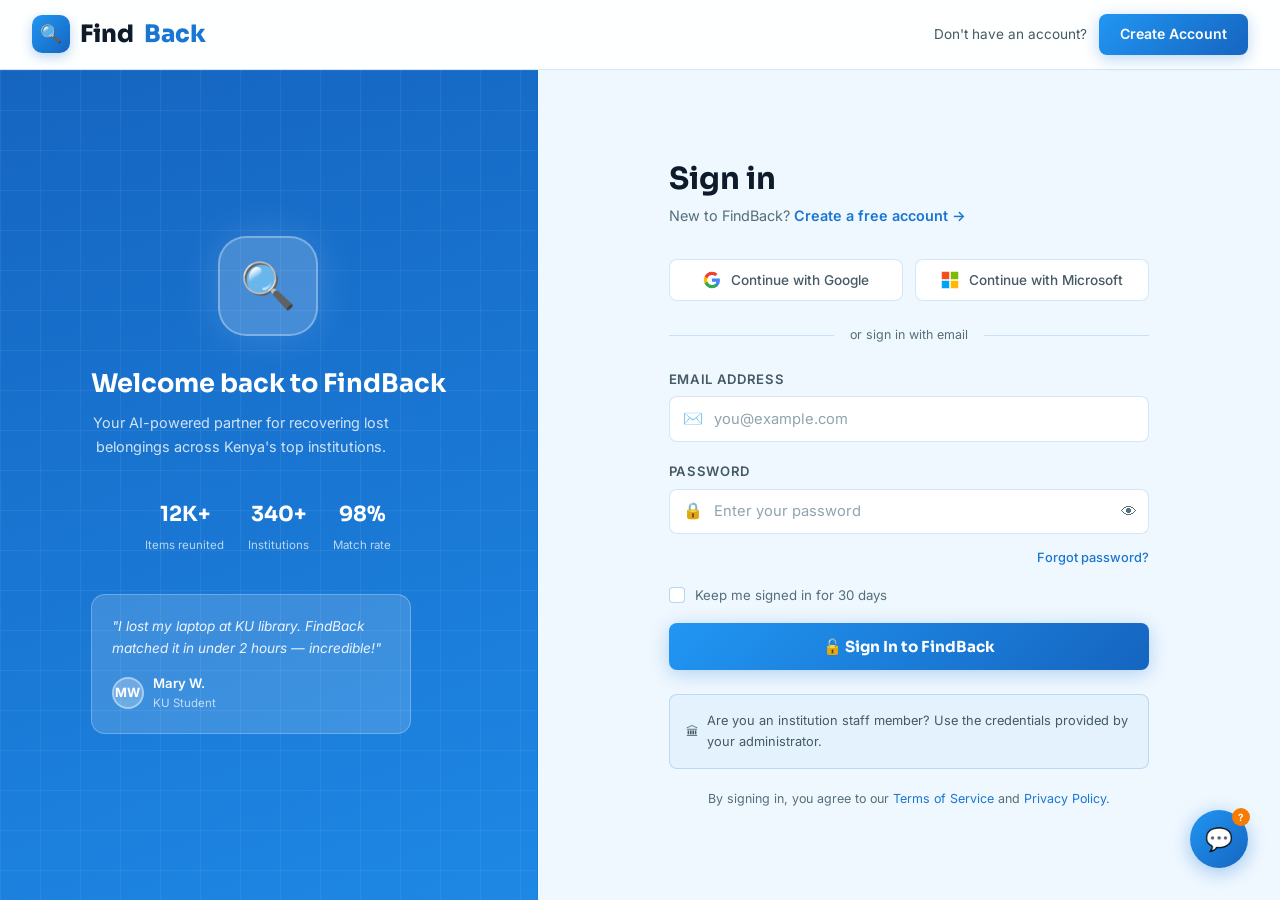
==== commit 3cf787b2: "adding additional details" ====
--- a/login.html
+++ b/login.html
@@ -1,183 +1,170 @@
 <!DOCTYPE html>
 <html lang="en">
+
 <head>
-  <meta charset="UTF-8" />
-  <meta name="viewport" content="width=device-width, initial-scale=1.0" />
-  <title>Sign In — FindBack</title>
-  <link rel="stylesheet" href="styles.css" />
-  <link rel="icon" href="data:image/svg+xml,<svg xmlns='http://www.w3.org/2000/svg' viewBox='0 0 32 32'><text y='26' font-size='28'>🔍</text></svg>" />
+    <meta charset="UTF-8" />
+    <meta name="viewport" content="width=device-width, initial-scale=1.0" />
+    <title>Sign In — FindBack</title>
+    <link rel="stylesheet" href="assets/css/styles.css" />
+    <link rel="icon" href="data:image/svg+xml,<svg xmlns='http://www.w3.org/2000/svg' viewBox='0 0 32 32'><text y='26' font-size='28'>🔍</text></svg>" />
 </head>
+
 <body>
 
-<!-- ── NAVBAR ─────────────────────────────────── -->
-<nav class="navbar" id="navbar">
-  <a href="index.html" class="nav-brand">
-    <div class="brand-icon">🔍</div>
-    Find<span class="accent">Back</span>
-  </a>
-  <div class="nav-cta">
-    <span style="font-size:0.85rem; color: var(--slate-light);">Don't have an account?</span>
-    <a href="register.html" class="btn-primary">Create Account</a>
-  </div>
-</nav>
+    <!-- ── NAVBAR ─────────────────────────────────── -->
+    <nav class="navbar" id="navbar">
+        <a href="index.html" class="nav-brand">
+            <div class="brand-icon">🔍</div>
+            Find<span class="accent">Back</span>
+        </a>
+        <div class="nav-cta">
+            <span style="font-size:0.85rem; color: var(--slate-light);">Don't have an account?</span>
+            <a href="register.html" class="btn-primary">Create Account</a>
+        </div>
+    </nav>
 
-<!-- ── AUTH PAGE ──────────────────────────────── -->
-<div class="auth-page">
+    <!-- ── AUTH PAGE ──────────────────────────────── -->
+    <div class="auth-page">
 
-  <!-- Left Visual Panel -->
-  <div class="auth-visual">
-    <div class="auth-visual-grid"></div>
-    <div class="auth-visual-content">
-      <div class="auth-visual-icon">🔍</div>
-      <h2>Welcome back to FindBack</h2>
-      <p>Your AI-powered partner for recovering lost belongings across Kenya's top institutions.</p>
+        <!-- Left Visual Panel -->
+        <div class="auth-visual">
+            <div class="auth-visual-grid"></div>
+            <div class="auth-visual-content">
+                <div class="auth-visual-icon">🔍</div>
+                <h2>Welcome back to FindBack</h2>
+                <p>Your AI-powered partner for recovering lost belongings across Kenya's top institutions.</p>
 
-      <div class="auth-trust">
-        <div class="trust-item">
-          <strong>12K+</strong>
-          <span>Items reunited</span>
+                <div class="auth-trust">
+                    <div class="trust-item">
+                        <strong>12K+</strong>
+                        <span>Items reunited</span>
+                    </div>
+                    <div class="trust-item">
+                        <strong>340+</strong>
+                        <span>Institutions</span>
+                    </div>
+                    <div class="trust-item">
+                        <strong>98%</strong>
+                        <span>Match rate</span>
+                    </div>
+                </div>
+
+                <!-- Testimonial -->
+                <div style="margin-top: 2.5rem; background: rgba(255,255,255,0.15); border: 1px solid rgba(255,255,255,0.25); border-radius: var(--radius); padding: 1.25rem; text-align:left; max-width: 320px;">
+                    <p style="font-size:0.85rem; color: rgba(255,255,255,0.9); line-height:1.65; font-style:italic;">"I lost my laptop at KU library. FindBack matched it in under 2 hours — incredible!"</p>
+                    <div style="display:flex; align-items:center; gap:0.6rem; margin-top:0.85rem;">
+                        <div style="width:32px;height:32px;border-radius:50%;background:rgba(255,255,255,0.25);border:2px solid rgba(255,255,255,0.4);display:flex;align-items:center;justify-content:center;font-size:0.8rem;color:#fff;font-weight:700;">MW</div>
+                        <div>
+                            <div style="font-size:0.82rem; font-weight:600; color:#fff;">Mary W.</div>
+                            <div style="font-size:0.72rem; color:rgba(255,255,255,0.7);">KU Student</div>
+                        </div>
+                    </div>
+                </div>
+            </div>
         </div>
-        <div class="trust-item">
-          <strong>340+</strong>
-          <span>Institutions</span>
-        </div>
-        <div class="trust-item">
-          <strong>98%</strong>
-          <span>Match rate</span>
-        </div>
-      </div>
 
-      <!-- Testimonial -->
-      <div style="margin-top: 2.5rem; background: rgba(0,194,203,0.08); border: 1px solid var(--border); border-radius: var(--radius); padding: 1.25rem; text-align:left; max-width: 320px;">
-        <p style="font-size:0.85rem; color: var(--slate-light); line-height:1.65; font-style:italic;">"I lost my laptop at KU library. FindBack matched it in under 2 hours — incredible!"</p>
-        <div style="display:flex; align-items:center; gap:0.6rem; margin-top:0.85rem;">
-          <div style="width:32px;height:32px;border-radius:50%;background:linear-gradient(135deg,var(--teal),var(--teal-dark));display:flex;align-items:center;justify-content:center;font-size:0.8rem;">MW</div>
-          <div>
-            <div style="font-size:0.82rem; font-weight:600;">Mary W.</div>
-            <div style="font-size:0.72rem; color:var(--slate);">KU Student</div>
-          </div>
-        </div>
-      </div>
-    </div>
-  </div>
+        <!-- Right Form Panel -->
+        <div class="auth-form-side">
+            <div class="auth-form-box">
 
-  <!-- Right Form Panel -->
-  <div class="auth-form-side">
-    <div class="auth-form-box">
+                <div class="auth-form-header">
+                    <h1>Sign in</h1>
+                    <p>New to FindBack? <a href="register.html">Create a free account →</a></p>
+                </div>
 
-      <div class="auth-form-header">
-        <h1>Sign in</h1>
-        <p>New to FindBack? <a href="register.html">Create a free account →</a></p>
-      </div>
-
-      <!-- Social Login -->
-      <div class="social-btns">
-        <button class="social-btn" onclick="showToast('Google Sign-In coming soon!', 'info')">
+                <!-- Social Login -->
+                <div class="social-btns">
+                    <button class="social-btn" onclick="showToast('Google Sign-In coming soon!', 'info')">
           <svg width="18" height="18" viewBox="0 0 24 24"><path fill="#4285F4" d="M22.56 12.25c0-.78-.07-1.53-.2-2.25H12v4.26h5.92c-.26 1.37-1.04 2.53-2.21 3.31v2.77h3.57c2.08-1.92 3.28-4.74 3.28-8.09z"/><path fill="#34A853" d="M12 23c2.97 0 5.46-.98 7.28-2.66l-3.57-2.77c-.98.66-2.23 1.06-3.71 1.06-2.86 0-5.29-1.93-6.16-4.53H2.18v2.84C3.99 20.53 7.7 23 12 23z"/><path fill="#FBBC05" d="M5.84 14.09c-.22-.66-.35-1.36-.35-2.09s.13-1.43.35-2.09V7.07H2.18C1.43 8.55 1 10.22 1 12s.43 3.45 1.18 4.93l2.85-2.22.81-.62z"/><path fill="#EA4335" d="M12 5.38c1.62 0 3.06.56 4.21 1.64l3.15-3.15C17.45 2.09 14.97 1 12 1 7.7 1 3.99 3.47 2.18 7.07l3.66 2.84c.87-2.6 3.3-4.53 6.16-4.53z"/></svg>
           Continue with Google
         </button>
-        <button class="social-btn" onclick="showToast('Microsoft Sign-In coming soon!', 'info')">
+                    <button class="social-btn" onclick="showToast('Microsoft Sign-In coming soon!', 'info')">
           <svg width="18" height="18" viewBox="0 0 24 24"><path fill="#f25022" d="M1 1h10v10H1z"/><path fill="#7fba00" d="M13 1h10v10H13z"/><path fill="#00a4ef" d="M1 13h10v10H1z"/><path fill="#ffb900" d="M13 13h10v10H13z"/></svg>
           Continue with Microsoft
         </button>
-      </div>
+                </div>
 
-      <div class="form-divider"><span>or sign in with email</span></div>
+                <div class="form-divider"><span>or sign in with email</span></div>
 
-      <!-- Login Form -->
-      <form id="loginForm" novalidate>
-        <div class="form-group">
-          <label class="form-label" for="loginEmail">Email Address</label>
-          <div class="input-wrap">
-            <input
-              class="form-input"
-              type="email"
-              id="loginEmail"
-              name="email"
-              placeholder="you@example.com"
-              autocomplete="email"
-              required
-            />
-            <span class="input-icon">✉️</span>
-          </div>
-        </div>
+                <!-- Login Form -->
+                <form id="loginForm" novalidate>
+                    <div class="form-group">
+                        <label class="form-label" for="loginEmail">Email Address</label>
+                        <div class="input-wrap">
+                            <input class="form-input" type="email" id="loginEmail" name="email" placeholder="you@example.com" autocomplete="email" required />
+                            <span class="input-icon">✉️</span>
+                        </div>
+                    </div>
 
-        <div class="form-group">
-          <label class="form-label" for="loginPassword">Password</label>
-          <div class="input-wrap">
-            <input
-              class="form-input"
-              type="password"
-              id="loginPassword"
-              name="password"
-              placeholder="Enter your password"
-              autocomplete="current-password"
-              required
-            />
-            <span class="input-icon">🔒</span>
-            <button type="button" class="eye-toggle" data-target="loginPassword">👁</button>
-          </div>
-        </div>
+                    <div class="form-group">
+                        <label class="form-label" for="loginPassword">Password</label>
+                        <div class="input-wrap">
+                            <input class="form-input" type="password" id="loginPassword" name="password" placeholder="Enter your password" autocomplete="current-password" required />
+                            <span class="input-icon">🔒</span>
+                            <button type="button" class="eye-toggle" data-target="loginPassword">👁</button>
+                        </div>
+                    </div>
 
-        <div class="forgot-link">
-          <a href="#">Forgot password?</a>
-        </div>
+                    <div class="forgot-link">
+                        <a href="#">Forgot password?</a>
+                    </div>
 
-        <div class="form-check">
-          <input type="checkbox" id="rememberMe" />
-          <label for="rememberMe">Keep me signed in for 30 days</label>
-        </div>
+                    <div class="form-check">
+                        <input type="checkbox" id="rememberMe" />
+                        <label for="rememberMe">Keep me signed in for 30 days</label>
+                    </div>
 
-        <button type="submit" class="submit-btn">
+                    <button type="submit" class="submit-btn">
           🔓 Sign In to FindBack
         </button>
-      </form>
+                </form>
 
-      <!-- Help text -->
-      <div style="margin-top: 1.5rem; padding: 1rem; background: rgba(0,194,203,0.06); border: 1px solid var(--border); border-radius: var(--radius-sm);">
-        <p style="font-size: 0.8rem; color: var(--slate-light); display:flex; align-items:center; gap:0.5rem;">
-          <span>🏛</span>
-          <span>Are you an institution staff member? Use the credentials provided by your administrator.</span>
-        </p>
-      </div>
+                <!-- Help text -->
+                <div style="margin-top: 1.5rem; padding: 1rem; background: #E3F2FD; border: 1px solid rgba(25,118,210,0.2); border-radius: var(--radius-sm);">
+                    <p style="font-size: 0.8rem; color: #455A64; display:flex; align-items:center; gap:0.5rem;">
+                        <span>🏛</span>
+                        <span>Are you an institution staff member? Use the credentials provided by your administrator.</span>
+                    </p>
+                </div>
 
-      <p style="font-size:0.78rem; color: var(--slate); text-align:center; margin-top:1.25rem;">
-        By signing in, you agree to our <a href="#" style="color:var(--teal)">Terms of Service</a> and <a href="#" style="color:var(--teal)">Privacy Policy</a>.
-      </p>
+                <p style="font-size:0.78rem; color: var(--slate); text-align:center; margin-top:1.25rem;">
+                    By signing in, you agree to our <a href="#" style="color:var(--teal)">Terms of Service</a> and <a href="#" style="color:var(--teal)">Privacy Policy</a>.
+                </p>
 
+            </div>
+        </div>
     </div>
-  </div>
-</div>
 
-<!-- ── CHATBOT ─────────────────────────────────── -->
-<button class="chatbot-trigger" id="chatbotTrigger" aria-label="Open chat assistant">
+    <!-- ── CHATBOT ─────────────────────────────────── -->
+    <button class="chatbot-trigger" id="chatbotTrigger" aria-label="Open chat assistant">
   💬
   <div class="chat-badge">?</div>
 </button>
 
-<div class="chatbot-window" id="chatbotWindow">
-  <div class="chat-header">
-    <div class="chat-avatar">🤖</div>
-    <div class="chat-header-info">
-      <h4>FindBot Assistant</h4>
-      <span>Online · Here to help</span>
+    <div class="chatbot-window" id="chatbotWindow">
+        <div class="chat-header">
+            <div class="chat-avatar">🤖</div>
+            <div class="chat-header-info">
+                <h4>FindBot Assistant</h4>
+                <span>Online · Here to help</span>
+            </div>
+            <button class="chat-close" id="chatClose">✕</button>
+        </div>
+        <div class="chat-messages" id="chatMessages"></div>
+        <div class="chat-quick-replies">
+            <button class="quick-reply">How to register</button>
+            <button class="quick-reply">Report lost item</button>
+            <button class="quick-reply">Retrieve my item</button>
+            <button class="quick-reply">Institution plans</button>
+        </div>
+        <div class="chat-input-row">
+            <input type="text" class="chat-input" id="chatInput" placeholder="Ask me anything…" />
+            <button class="chat-send" id="chatSend">➤</button>
+        </div>
     </div>
-    <button class="chat-close" id="chatClose">✕</button>
-  </div>
-  <div class="chat-messages" id="chatMessages"></div>
-  <div class="chat-quick-replies">
-    <button class="quick-reply">How to register</button>
-    <button class="quick-reply">Report lost item</button>
-    <button class="quick-reply">Retrieve my item</button>
-    <button class="quick-reply">Institution plans</button>
-  </div>
-  <div class="chat-input-row">
-    <input type="text" class="chat-input" id="chatInput" placeholder="Ask me anything…" />
-    <button class="chat-send" id="chatSend">➤</button>
-  </div>
-</div>
 
-<div class="toast-container" id="toastContainer"></div>
-<script src="main.js"></script>
+    <div class="toast-container" id="toastContainer"></div>
+    <script src="assets/script/script.js"></script>
 </body>
-</html>
+
+</html>
--- a/assets/css/styles.css
+++ b/assets/css/styles.css
@@ -0,0 +1,1744 @@
+/* ===========================
+   FINDBACK — Light Blue Theme
+   =========================== */
+
+@import url('https://fonts.googleapis.com/css2?family=Sora:wght@300;400;600;700;800&family=Inter:wght@300;400;500;600&display=swap');
+
+/* --- CSS Variables --- */
+:root {
+  /* Core backgrounds */
+  --navy: #F0F8FF;
+  --navy-mid: #FFFFFF;
+  --navy-light: #E3F2FD;
+
+  /* Primary blues */
+  --teal: #1976D2;
+  --teal-dark: #1565C0;
+  --teal-glow: rgba(25, 118, 210, 0.1);
+
+  /* Accent blues */
+  --blue-bright: #2196F3;
+  --blue-light: #42A5F5;
+  --blue-pale: #E3F2FD;
+  --blue-xpale: #F0F8FF;
+  --blue-mid: #BBDEFB;
+
+  /* Text */
+  --white: #0D1B2A;
+  --slate: #546E7A;
+  --slate-light: #455A64;
+
+  /* Utility */
+  --amber: #F57C00;
+  --error: #D32F2F;
+  --success: #2E7D32;
+
+  /* Cards & borders */
+  --card-bg: #FFFFFF;
+  --border: rgba(25, 118, 210, 0.18);
+  --border-hover: rgba(25, 118, 210, 0.5);
+
+  /* Shadows */
+  --shadow: 0 4px 24px rgba(25, 118, 210, 0.1);
+  --shadow-teal: 0 0 20px rgba(25, 118, 210, 0.2);
+
+  --radius: 14px;
+  --radius-sm: 8px;
+  --transition: all 0.3s cubic-bezier(0.4, 0, 0.2, 1);
+  --font-display: 'Sora', sans-serif;
+  --font-body: 'Inter', sans-serif;
+}
+
+/* --- Reset & Base --- */
+*, *::before, *::after { box-sizing: border-box; margin: 0; padding: 0; }
+html { scroll-behavior: smooth; font-size: 16px; }
+
+body {
+  font-family: var(--font-body);
+  background: var(--navy);
+  color: var(--white);
+  min-height: 100vh;
+  line-height: 1.6;
+  overflow-x: hidden;
+}
+
+h1, h2, h3, h4, h5 {
+  font-family: var(--font-display);
+  line-height: 1.2;
+  color: #0D1B2A;
+}
+
+a { text-decoration: none; color: inherit; }
+img { max-width: 100%; display: block; }
+button { cursor: pointer; font-family: var(--font-body); }
+input, select, textarea { font-family: var(--font-body); }
+
+/* --- Scrollbar --- */
+::-webkit-scrollbar { width: 6px; }
+::-webkit-scrollbar-track { background: var(--blue-pale); }
+::-webkit-scrollbar-thumb { background: var(--blue-light); border-radius: 3px; }
+
+/* ===========================
+   NAVBAR
+   =========================== */
+.navbar {
+  position: fixed;
+  top: 0; left: 0; right: 0;
+  z-index: 1000;
+  padding: 0 2rem;
+  height: 70px;
+  display: flex;
+  align-items: center;
+  justify-content: space-between;
+  background: rgba(255, 255, 255, 0.92);
+  backdrop-filter: blur(16px);
+  border-bottom: 1px solid var(--border);
+  transition: var(--transition);
+}
+
+.navbar.scrolled {
+  background: rgba(255, 255, 255, 0.98);
+  box-shadow: 0 2px 20px rgba(25, 118, 210, 0.12);
+}
+
+.nav-brand {
+  display: flex;
+  align-items: center;
+  gap: 10px;
+  font-family: var(--font-display);
+  font-size: 1.5rem;
+  font-weight: 800;
+  color: #0D1B2A;
+}
+
+.nav-brand .brand-icon {
+  width: 38px; height: 38px;
+  background: linear-gradient(135deg, var(--blue-bright), var(--teal-dark));
+  border-radius: 10px;
+  display: flex;
+  align-items: center;
+  justify-content: center;
+  font-size: 1.1rem;
+  box-shadow: 0 4px 12px rgba(25, 118, 210, 0.3);
+}
+
+.nav-brand span.accent { color: var(--teal); }
+
+.nav-links {
+  display: flex;
+  align-items: center;
+  gap: 0.25rem;
+  list-style: none;
+}
+
+.nav-links a {
+  padding: 0.45rem 0.9rem;
+  border-radius: var(--radius-sm);
+  font-size: 0.88rem;
+  font-weight: 500;
+  color: var(--slate-light);
+  transition: var(--transition);
+}
+
+.nav-links a:hover {
+  color: var(--teal);
+  background: var(--teal-glow);
+}
+
+.nav-links a.active { color: var(--teal); font-weight: 600; }
+
+.nav-cta {
+  display: flex;
+  align-items: center;
+  gap: 0.75rem;
+}
+
+.btn-ghost {
+  padding: 0.5rem 1.2rem;
+  border: 1.5px solid var(--border);
+  border-radius: var(--radius-sm);
+  font-size: 0.88rem;
+  font-weight: 500;
+  color: var(--teal);
+  background: transparent;
+  transition: var(--transition);
+}
+
+.btn-ghost:hover {
+  border-color: var(--teal);
+  background: var(--teal-glow);
+}
+
+.btn-primary {
+  padding: 0.55rem 1.3rem;
+  border: none;
+  border-radius: var(--radius-sm);
+  font-size: 0.88rem;
+  font-weight: 600;
+  color: #FFFFFF;
+  background: linear-gradient(135deg, var(--blue-bright), var(--teal-dark));
+  transition: var(--transition);
+  box-shadow: 0 4px 15px rgba(25, 118, 210, 0.3);
+}
+
+.btn-primary:hover {
+  transform: translateY(-1px);
+  box-shadow: 0 6px 22px rgba(25, 118, 210, 0.45);
+}
+
+.btn-primary:active { transform: translateY(0); }
+
+.btn-large {
+  padding: 0.85rem 2rem;
+  font-size: 1rem;
+  border-radius: var(--radius);
+}
+
+.btn-amber {
+  background: linear-gradient(135deg, #FF9800, #F57C00);
+  color: #FFFFFF;
+  border: none;
+}
+
+.btn-amber:hover {
+  box-shadow: 0 6px 20px rgba(245, 124, 0, 0.4);
+  transform: translateY(-1px);
+}
+
+.btn-outline {
+  background: transparent;
+  border: 2px solid var(--teal);
+  color: var(--teal);
+  padding: 0.8rem 1.8rem;
+  border-radius: var(--radius);
+  font-size: 0.95rem;
+  font-weight: 600;
+  transition: var(--transition);
+  display: inline-flex;
+  align-items: center;
+  gap: 0.5rem;
+}
+
+.btn-outline:hover {
+  background: var(--teal-glow);
+  transform: translateY(-1px);
+}
+
+/* Hamburger */
+.hamburger {
+  display: none;
+  flex-direction: column;
+  gap: 5px;
+  cursor: pointer;
+  padding: 4px;
+  background: none;
+  border: none;
+}
+
+.hamburger span {
+  display: block;
+  width: 24px; height: 2px;
+  background: var(--teal-dark);
+  border-radius: 2px;
+  transition: var(--transition);
+}
+
+.hamburger.open span:nth-child(1) { transform: rotate(45deg) translate(5px, 5px); }
+.hamburger.open span:nth-child(2) { opacity: 0; }
+.hamburger.open span:nth-child(3) { transform: rotate(-45deg) translate(5px, -5px); }
+
+/* Mobile Menu */
+.mobile-menu {
+  display: none;
+  position: fixed;
+  top: 70px; left: 0; right: 0;
+  background: rgba(255, 255, 255, 0.98);
+  backdrop-filter: blur(16px);
+  border-bottom: 1px solid var(--border);
+  padding: 1.5rem;
+  z-index: 999;
+  flex-direction: column;
+  gap: 0.5rem;
+  box-shadow: 0 8px 24px rgba(25, 118, 210, 0.1);
+}
+
+.mobile-menu.open { display: flex; }
+
+.mobile-menu a {
+  padding: 0.75rem 1rem;
+  border-radius: var(--radius-sm);
+  color: var(--slate-light);
+  font-weight: 500;
+  transition: var(--transition);
+}
+
+.mobile-menu a:hover { color: var(--teal); background: var(--teal-glow); }
+
+.mobile-menu-cta {
+  display: flex;
+  gap: 0.75rem;
+  margin-top: 0.75rem;
+  padding-top: 0.75rem;
+  border-top: 1px solid var(--border);
+}
+
+.mobile-menu-cta .btn-ghost,
+.mobile-menu-cta .btn-primary { flex: 1; text-align: center; }
+
+/* ===========================
+   HERO SECTION
+   =========================== */
+.hero {
+  min-height: 100vh;
+  padding: 70px 2rem 4rem;
+  display: flex;
+  align-items: center;
+  position: relative;
+  overflow: hidden;
+}
+
+.hero-bg {
+  position: absolute;
+  inset: 0;
+  background:
+    radial-gradient(ellipse 70% 60% at 60% 40%, rgba(33, 150, 243, 0.12) 0%, transparent 70%),
+    radial-gradient(ellipse 50% 40% at 10% 70%, rgba(25, 118, 210, 0.06) 0%, transparent 60%),
+    linear-gradient(160deg, #F0F8FF 0%, #E3F2FD 50%, #F0F8FF 100%);
+}
+
+.hero-grid-lines {
+  position: absolute;
+  inset: 0;
+  background-image:
+    linear-gradient(rgba(25, 118, 210, 0.05) 1px, transparent 1px),
+    linear-gradient(90deg, rgba(25, 118, 210, 0.05) 1px, transparent 1px);
+  background-size: 50px 50px;
+}
+
+.hero-content {
+  position: relative;
+  z-index: 2;
+  max-width: 1200px;
+  margin: 0 auto;
+  width: 100%;
+  display: grid;
+  grid-template-columns: 1fr 1fr;
+  gap: 4rem;
+  align-items: center;
+}
+
+.hero-badge {
+  display: inline-flex;
+  align-items: center;
+  gap: 0.5rem;
+  background: var(--blue-pale);
+  border: 1px solid rgba(25, 118, 210, 0.25);
+  border-radius: 50px;
+  padding: 0.35rem 0.9rem;
+  font-size: 0.78rem;
+  font-weight: 600;
+  color: var(--teal);
+  text-transform: uppercase;
+  letter-spacing: 0.08em;
+  margin-bottom: 1.5rem;
+}
+
+.hero-badge .dot {
+  width: 7px; height: 7px;
+  background: var(--blue-bright);
+  border-radius: 50%;
+  animation: pulse-dot 2s ease-in-out infinite;
+}
+
+@keyframes pulse-dot {
+  0%, 100% { opacity: 1; transform: scale(1); }
+  50% { opacity: 0.5; transform: scale(0.7); }
+}
+
+.hero-title {
+  font-family: var(--font-display);
+  font-size: clamp(2.2rem, 5vw, 3.8rem);
+  font-weight: 800;
+  line-height: 1.1;
+  margin-bottom: 1.25rem;
+  color: #0D1B2A;
+}
+
+.hero-title .highlight {
+  color: var(--teal);
+  position: relative;
+  display: inline-block;
+}
+
+.hero-title .highlight::after {
+  content: '';
+  position: absolute;
+  bottom: 2px; left: 0; right: 0;
+  height: 3px;
+  background: linear-gradient(90deg, var(--blue-bright), transparent);
+  border-radius: 2px;
+}
+
+.hero-desc {
+  font-size: 1.05rem;
+  color: var(--slate);
+  line-height: 1.7;
+  margin-bottom: 2.5rem;
+  max-width: 480px;
+}
+
+.hero-actions {
+  display: flex;
+  gap: 1rem;
+  flex-wrap: wrap;
+  margin-bottom: 3rem;
+}
+
+.hero-stats { display: flex; gap: 2rem; }
+
+.stat { display: flex; flex-direction: column; }
+
+.stat-value {
+  font-family: var(--font-display);
+  font-size: 1.6rem;
+  font-weight: 700;
+  color: #0D1B2A;
+}
+
+.stat-value span { color: var(--teal); }
+.stat-label { font-size: 0.78rem; color: var(--slate); text-transform: uppercase; letter-spacing: 0.06em; }
+
+/* Radar */
+.hero-visual {
+  display: flex;
+  align-items: center;
+  justify-content: center;
+  position: relative;
+}
+
+.radar-wrap {
+  position: relative;
+  width: 380px; height: 380px;
+  display: flex;
+  align-items: center;
+  justify-content: center;
+}
+
+.radar-ring {
+  position: absolute;
+  border-radius: 50%;
+  border: 1.5px solid rgba(33, 150, 243, 0.4);
+  opacity: 0;
+  animation: radar-expand 3s ease-out infinite;
+}
+
+.radar-ring:nth-child(1) { animation-delay: 0s; }
+.radar-ring:nth-child(2) { animation-delay: 1s; }
+.radar-ring:nth-child(3) { animation-delay: 2s; }
+
+@keyframes radar-expand {
+  0% { width: 80px; height: 80px; opacity: 0.9; }
+  100% { width: 380px; height: 380px; opacity: 0; }
+}
+
+.radar-center {
+  width: 90px; height: 90px;
+  background: linear-gradient(135deg, var(--blue-bright), var(--teal-dark));
+  border-radius: 50%;
+  display: flex;
+  align-items: center;
+  justify-content: center;
+  font-size: 2.2rem;
+  box-shadow: 0 0 40px rgba(33, 150, 243, 0.35);
+  z-index: 1;
+  position: relative;
+}
+
+.floating-card {
+  position: absolute;
+  background: #FFFFFF;
+  border: 1px solid rgba(25, 118, 210, 0.18);
+  border-radius: var(--radius);
+  padding: 0.8rem 1rem;
+  font-size: 0.8rem;
+  display: flex;
+  align-items: center;
+  gap: 0.6rem;
+  animation: float 4s ease-in-out infinite;
+  box-shadow: 0 4px 20px rgba(25, 118, 210, 0.12);
+  white-space: nowrap;
+}
+
+.floating-card:nth-child(5) { top: 40px; right: -20px; animation-delay: 0s; }
+.floating-card:nth-child(6) { bottom: 60px; left: -30px; animation-delay: 1.5s; }
+.floating-card:nth-child(7) { bottom: 20px; right: 10px; animation-delay: 0.8s; }
+
+.floating-card .card-icon { font-size: 1.1rem; }
+.floating-card .card-text strong { display: block; font-weight: 600; font-size: 0.82rem; color: #0D1B2A; }
+.floating-card .card-text span { color: var(--slate); font-size: 0.73rem; }
+
+.card-status {
+  width: 8px; height: 8px;
+  border-radius: 50%;
+  flex-shrink: 0;
+}
+
+.card-status.found { background: #2E7D32; box-shadow: 0 0 6px rgba(46,125,50,0.5); }
+.card-status.lost { background: #F57C00; box-shadow: 0 0 6px rgba(245,124,0,0.5); }
+
+@keyframes float {
+  0%, 100% { transform: translateY(0px); }
+  50% { transform: translateY(-8px); }
+}
+
+/* ===========================
+   QUICK SEARCH BAR
+   =========================== */
+.search-section {
+  padding: 3rem 2rem;
+  position: relative;
+}
+
+.search-container {
+  max-width: 900px;
+  margin: 0 auto;
+  background: #FFFFFF;
+  border: 1px solid var(--border);
+  border-radius: 20px;
+  padding: 2rem;
+  box-shadow: 0 8px 32px rgba(25, 118, 210, 0.1);
+}
+
+.search-tabs {
+  display: flex;
+  gap: 0.5rem;
+  margin-bottom: 1.5rem;
+  background: var(--blue-pale);
+  border-radius: var(--radius-sm);
+  padding: 4px;
+}
+
+.search-tab {
+  flex: 1;
+  padding: 0.6rem;
+  border: none;
+  border-radius: 6px;
+  background: transparent;
+  color: var(--slate);
+  font-size: 0.85rem;
+  font-weight: 500;
+  transition: var(--transition);
+  display: flex;
+  align-items: center;
+  justify-content: center;
+  gap: 0.4rem;
+}
+
+.search-tab.active {
+  background: var(--teal);
+  color: #FFFFFF;
+  font-weight: 600;
+  box-shadow: 0 2px 8px rgba(25,118,210,0.3);
+}
+
+.search-tab:hover:not(.active) { color: var(--teal); background: rgba(25,118,210,0.08); }
+
+.search-row {
+  display: grid;
+  grid-template-columns: 1fr 1fr auto;
+  gap: 0.75rem;
+  align-items: end;
+}
+
+.search-field {
+  display: flex;
+  flex-direction: column;
+  gap: 0.4rem;
+}
+
+.search-field label {
+  font-size: 0.78rem;
+  font-weight: 600;
+  color: var(--slate);
+  text-transform: uppercase;
+  letter-spacing: 0.06em;
+}
+
+.search-input-wrap { position: relative; }
+
+.search-input-wrap .icon {
+  position: absolute;
+  left: 12px;
+  top: 50%;
+  transform: translateY(-50%);
+  color: var(--blue-bright);
+  font-size: 1rem;
+}
+
+.search-input-wrap input,
+.search-input-wrap select {
+  width: 100%;
+  padding: 0.75rem 0.75rem 0.75rem 2.5rem;
+  background: var(--blue-xpale);
+  border: 1.5px solid var(--border);
+  border-radius: var(--radius-sm);
+  color: #0D1B2A;
+  font-size: 0.9rem;
+  transition: var(--transition);
+  outline: none;
+  appearance: none;
+}
+
+.search-input-wrap input::placeholder { color: #90A4AE; }
+
+.search-input-wrap input:focus,
+.search-input-wrap select:focus {
+  border-color: var(--blue-bright);
+  box-shadow: 0 0 0 3px rgba(33, 150, 243, 0.12);
+  background: #FFFFFF;
+}
+
+.search-input-wrap select option { background: #FFFFFF; color: #0D1B2A; }
+
+/* ===========================
+   SECTIONS
+   =========================== */
+.section { padding: 5rem 2rem; }
+
+.section-inner {
+  max-width: 1200px;
+  margin: 0 auto;
+}
+
+.section-label {
+  font-size: 0.78rem;
+  font-weight: 700;
+  color: var(--teal);
+  text-transform: uppercase;
+  letter-spacing: 0.12em;
+  margin-bottom: 0.75rem;
+}
+
+.section-title {
+  font-family: var(--font-display);
+  font-size: clamp(1.8rem, 3.5vw, 2.8rem);
+  font-weight: 700;
+  margin-bottom: 1rem;
+  color: #0D1B2A;
+}
+
+.section-desc {
+  font-size: 1rem;
+  color: var(--slate);
+  max-width: 500px;
+  line-height: 1.7;
+}
+
+/* Steps / How It Works */
+.steps-grid {
+  display: grid;
+  grid-template-columns: repeat(3, 1fr);
+  gap: 1.5rem;
+  margin-top: 3.5rem;
+}
+
+.step-card {
+  background: #FFFFFF;
+  border: 1.5px solid var(--border);
+  border-radius: var(--radius);
+  padding: 2rem;
+  position: relative;
+  transition: var(--transition);
+  overflow: hidden;
+}
+
+.step-card::before {
+  content: '';
+  position: absolute;
+  top: 0; left: 0; right: 0;
+  height: 3px;
+  background: linear-gradient(90deg, var(--blue-bright), transparent);
+  transform: scaleX(0);
+  transform-origin: left;
+  transition: transform 0.4s ease;
+}
+
+.step-card:hover {
+  border-color: rgba(33, 150, 243, 0.4);
+  transform: translateY(-4px);
+  box-shadow: 0 12px 32px rgba(25, 118, 210, 0.12);
+}
+
+.step-card:hover::before { transform: scaleX(1); }
+
+.step-icon {
+  width: 54px; height: 54px;
+  background: var(--blue-pale);
+  border: 1.5px solid rgba(25, 118, 210, 0.2);
+  border-radius: var(--radius-sm);
+  display: flex;
+  align-items: center;
+  justify-content: center;
+  font-size: 1.5rem;
+  margin-bottom: 1.25rem;
+}
+
+.step-num {
+  position: absolute;
+  top: 1.5rem; right: 1.5rem;
+  font-family: var(--font-display);
+  font-size: 2.5rem;
+  font-weight: 800;
+  color: rgba(33, 150, 243, 0.08);
+  line-height: 1;
+}
+
+.step-card h3 { font-size: 1.05rem; font-weight: 700; margin-bottom: 0.6rem; color: #0D1B2A; }
+.step-card p { font-size: 0.88rem; color: var(--slate); line-height: 1.65; }
+
+/* Institutions */
+.institutions-section {
+  padding: 4rem 2rem;
+  background: var(--blue-pale);
+  border-top: 1px solid var(--border);
+  border-bottom: 1px solid var(--border);
+}
+
+.inst-grid {
+  display: grid;
+  grid-template-columns: repeat(4, 1fr);
+  gap: 1rem;
+  margin-top: 3rem;
+}
+
+.inst-card {
+  background: #FFFFFF;
+  border: 1.5px solid var(--border);
+  border-radius: var(--radius);
+  padding: 1.5rem;
+  text-align: center;
+  transition: var(--transition);
+  cursor: pointer;
+}
+
+.inst-card:hover {
+  border-color: var(--blue-bright);
+  background: var(--blue-pale);
+  transform: translateY(-3px);
+  box-shadow: 0 8px 24px rgba(25, 118, 210, 0.12);
+}
+
+.inst-card .inst-icon { font-size: 2rem; margin-bottom: 0.75rem; }
+.inst-card h4 { font-size: 0.88rem; font-weight: 600; color: #0D1B2A; }
+.inst-card p { font-size: 0.75rem; color: var(--slate); margin-top: 0.3rem; }
+
+/* Plans */
+.plans-grid {
+  display: grid;
+  grid-template-columns: repeat(4, 1fr);
+  gap: 1.25rem;
+  margin-top: 3.5rem;
+}
+
+.plan-card {
+  background: #FFFFFF;
+  border: 1.5px solid var(--border);
+  border-radius: var(--radius);
+  padding: 2rem 1.5rem;
+  transition: var(--transition);
+  display: flex;
+  flex-direction: column;
+  position: relative;
+  overflow: hidden;
+}
+
+.plan-card:hover {
+  transform: translateY(-4px);
+  box-shadow: 0 12px 32px rgba(25, 118, 210, 0.12);
+  border-color: var(--blue-bright);
+}
+
+.plan-card.featured {
+  border-color: var(--teal);
+  background: linear-gradient(160deg, #FFFFFF 0%, #E3F2FD 100%);
+  box-shadow: 0 8px 32px rgba(25, 118, 210, 0.15);
+}
+
+.plan-badge {
+  position: absolute;
+  top: 0; right: 0;
+  background: linear-gradient(135deg, var(--blue-bright), var(--teal-dark));
+  color: #FFFFFF;
+  font-size: 0.68rem;
+  font-weight: 700;
+  padding: 0.35rem 0.9rem;
+  border-bottom-left-radius: var(--radius-sm);
+  text-transform: uppercase;
+  letter-spacing: 0.06em;
+}
+
+.plan-name {
+  font-family: var(--font-display);
+  font-size: 0.82rem;
+  font-weight: 700;
+  text-transform: uppercase;
+  letter-spacing: 0.1em;
+  color: var(--slate);
+  margin-bottom: 0.5rem;
+}
+
+.plan-price {
+  font-family: var(--font-display);
+  font-size: 2.2rem;
+  font-weight: 800;
+  color: #0D1B2A;
+  margin-bottom: 0.25rem;
+}
+
+.plan-price sup { font-size: 1rem; vertical-align: super; margin-right: 2px; }
+.plan-price span { font-size: 0.8rem; color: var(--slate); font-weight: 400; font-family: var(--font-body); }
+
+.plan-desc { font-size: 0.82rem; color: var(--slate); margin-bottom: 1.5rem; line-height: 1.5; }
+
+.plan-features {
+  list-style: none;
+  display: flex;
+  flex-direction: column;
+  gap: 0.6rem;
+  flex: 1;
+  margin-bottom: 1.5rem;
+}
+
+.plan-features li {
+  font-size: 0.82rem;
+  color: var(--slate-light);
+  display: flex;
+  align-items: center;
+  gap: 0.5rem;
+}
+
+.plan-features li::before {
+  content: '✓';
+  color: var(--teal);
+  font-weight: 700;
+  font-size: 0.85rem;
+  flex-shrink: 0;
+}
+
+.plan-cta {
+  width: 100%;
+  padding: 0.75rem;
+  border-radius: var(--radius-sm);
+  font-size: 0.88rem;
+  font-weight: 600;
+  text-align: center;
+  transition: var(--transition);
+}
+
+/* ===========================
+   AUTH PAGES
+   =========================== */
+.auth-page {
+  min-height: 100vh;
+  display: flex;
+  align-items: stretch;
+  padding-top: 70px;
+}
+
+.auth-visual {
+  flex: 0 0 42%;
+  background: linear-gradient(160deg, #1565C0 0%, #1976D2 50%, #1E88E5 100%);
+  border-right: 1px solid var(--border);
+  display: flex;
+  flex-direction: column;
+  align-items: center;
+  justify-content: center;
+  padding: 3rem;
+  position: relative;
+  overflow: hidden;
+}
+
+.auth-visual-grid {
+  position: absolute;
+  inset: 0;
+  background-image:
+    linear-gradient(rgba(255, 255, 255, 0.06) 1px, transparent 1px),
+    linear-gradient(90deg, rgba(255, 255, 255, 0.06) 1px, transparent 1px);
+  background-size: 40px 40px;
+}
+
+.auth-visual-content { position: relative; z-index: 1; text-align: center; }
+
+.auth-visual-icon {
+  width: 100px; height: 100px;
+  background: rgba(255, 255, 255, 0.2);
+  border: 2px solid rgba(255, 255, 255, 0.3);
+  border-radius: 28px;
+  display: flex;
+  align-items: center;
+  justify-content: center;
+  font-size: 2.8rem;
+  margin: 0 auto 2rem;
+  box-shadow: 0 0 40px rgba(255, 255, 255, 0.15);
+  animation: icon-float 4s ease-in-out infinite;
+}
+
+@keyframes icon-float {
+  0%, 100% { transform: translateY(0); }
+  50% { transform: translateY(-10px); }
+}
+
+.auth-visual h2 { font-size: 1.6rem; font-weight: 700; color: #FFFFFF; margin-bottom: 0.75rem; }
+.auth-visual p { font-size: 0.9rem; color: rgba(255,255,255,0.8); line-height: 1.65; max-width: 300px; }
+
+.auth-trust {
+  display: flex;
+  gap: 1.5rem;
+  margin-top: 2.5rem;
+  justify-content: center;
+}
+
+.trust-item {
+  display: flex;
+  flex-direction: column;
+  align-items: center;
+  gap: 0.25rem;
+}
+
+.trust-item strong {
+  font-family: var(--font-display);
+  font-size: 1.3rem;
+  font-weight: 700;
+  color: #FFFFFF;
+}
+
+.trust-item span { font-size: 0.72rem; color: rgba(255,255,255,0.7); }
+
+.auth-form-side {
+  flex: 1;
+  display: flex;
+  align-items: center;
+  justify-content: center;
+  padding: 2.5rem;
+  background: #F0F8FF;
+}
+
+.auth-form-box {
+  width: 100%;
+  max-width: 480px;
+}
+
+.auth-form-header { margin-bottom: 2rem; }
+.auth-form-header h1 { font-size: 1.9rem; font-weight: 700; margin-bottom: 0.4rem; color: #0D1B2A; }
+.auth-form-header p { font-size: 0.9rem; color: var(--slate); }
+.auth-form-header a { color: var(--teal); font-weight: 600; transition: opacity 0.2s; }
+.auth-form-header a:hover { opacity: 0.75; }
+
+/* Form Elements */
+.form-group { margin-bottom: 1.2rem; }
+
+.form-label {
+  display: block;
+  font-size: 0.82rem;
+  font-weight: 600;
+  color: var(--slate-light);
+  margin-bottom: 0.4rem;
+  text-transform: uppercase;
+  letter-spacing: 0.05em;
+}
+
+.input-wrap { position: relative; display: flex; align-items: center; }
+
+.input-icon {
+  position: absolute;
+  left: 14px;
+  top: 50%;
+  transform: translateY(-50%);
+  color: var(--blue-bright);
+  font-size: 1rem;
+  pointer-events: none;
+  transition: color 0.3s;
+  order: 2;
+}
+
+.form-input {
+  width: 100%;
+  order: 1;
+  padding: 0.8rem 0.85rem 0.8rem 2.75rem;
+  background: #FFFFFF;
+  border: 1.5px solid var(--border);
+  border-radius: var(--radius-sm);
+  color: #0D1B2A;
+  font-size: 0.92rem;
+  transition: var(--transition);
+  outline: none;
+}
+
+.form-input::placeholder { color: #90A4AE; }
+
+.form-input:focus {
+  border-color: var(--blue-bright);
+  box-shadow: 0 0 0 3px rgba(33, 150, 243, 0.12);
+}
+
+.eye-toggle {
+  position: absolute;
+  right: 12px;
+  background: none;
+  border: none;
+  color: var(--slate);
+  cursor: pointer;
+  font-size: 1rem;
+  z-index: 1;
+  transition: color 0.2s;
+  top: 50%;
+  transform: translateY(-50%);
+}
+
+.eye-toggle:hover { color: var(--teal); }
+
+.form-row {
+  display: grid;
+  grid-template-columns: 1fr 1fr;
+  gap: 1rem;
+}
+
+.form-select {
+  width: 100%;
+  padding: 0.8rem 0.85rem 0.8rem 2.75rem;
+  background: #FFFFFF;
+  border: 1.5px solid var(--border);
+  border-radius: var(--radius-sm);
+  color: #0D1B2A;
+  font-size: 0.92rem;
+  transition: var(--transition);
+  outline: none;
+  appearance: none;
+}
+
+.form-select:focus {
+  border-color: var(--blue-bright);
+  box-shadow: 0 0 0 3px rgba(33, 150, 243, 0.12);
+}
+
+.form-select option { background: #FFFFFF; color: #0D1B2A; }
+
+.form-check {
+  display: flex;
+  align-items: flex-start;
+  gap: 0.65rem;
+  font-size: 0.83rem;
+  color: var(--slate);
+}
+
+.form-check input[type="checkbox"] {
+  width: 16px; height: 16px;
+  border: 1.5px solid rgba(25, 118, 210, 0.3);
+  border-radius: 4px;
+  appearance: none;
+  background: #FFFFFF;
+  cursor: pointer;
+  flex-shrink: 0;
+  margin-top: 2px;
+  transition: var(--transition);
+  position: relative;
+}
+
+.form-check input[type="checkbox"]:checked {
+  background: var(--teal);
+  border-color: var(--teal);
+}
+
+.form-check input[type="checkbox"]:checked::after {
+  content: '✓';
+  position: absolute;
+  top: -1px; left: 1px;
+  font-size: 0.75rem;
+  color: #FFFFFF;
+  font-weight: 700;
+}
+
+.form-check a { color: var(--teal); font-weight: 500; }
+
+.form-divider {
+  display: flex;
+  align-items: center;
+  gap: 1rem;
+  margin: 1.5rem 0;
+}
+
+.form-divider::before, .form-divider::after {
+  content: '';
+  flex: 1;
+  height: 1px;
+  background: var(--border);
+}
+
+.form-divider span { font-size: 0.78rem; color: var(--slate); white-space: nowrap; }
+
+.social-btns {
+  display: grid;
+  grid-template-columns: 1fr 1fr;
+  gap: 0.75rem;
+}
+
+.social-btn {
+  display: flex;
+  align-items: center;
+  justify-content: center;
+  gap: 0.6rem;
+  padding: 0.7rem;
+  border: 1.5px solid var(--border);
+  border-radius: var(--radius-sm);
+  background: #FFFFFF;
+  color: var(--slate-light);
+  font-size: 0.85rem;
+  font-weight: 500;
+  transition: var(--transition);
+}
+
+.social-btn:hover {
+  border-color: var(--blue-bright);
+  color: var(--teal);
+  box-shadow: 0 4px 12px rgba(25, 118, 210, 0.1);
+}
+
+.forgot-link {
+  text-align: right;
+  margin-top: -0.6rem;
+  margin-bottom: 1rem;
+}
+
+.forgot-link a {
+  font-size: 0.8rem;
+  color: var(--teal);
+  font-weight: 500;
+  transition: opacity 0.2s;
+}
+
+.forgot-link a:hover { opacity: 0.7; }
+
+.account-type-toggle {
+  display: grid;
+  grid-template-columns: 1fr 1fr;
+  gap: 0.5rem;
+  margin-bottom: 1.5rem;
+  background: var(--blue-pale);
+  border-radius: var(--radius-sm);
+  padding: 4px;
+}
+
+.type-btn {
+  padding: 0.6rem;
+  border: none;
+  border-radius: 6px;
+  background: transparent;
+  color: var(--slate);
+  font-size: 0.85rem;
+  font-weight: 500;
+  transition: var(--transition);
+  display: flex;
+  align-items: center;
+  justify-content: center;
+  gap: 0.4rem;
+}
+
+.type-btn.active {
+  background: var(--teal);
+  color: #FFFFFF;
+  font-weight: 600;
+  box-shadow: 0 2px 8px rgba(25,118,210,0.3);
+}
+
+.form-section-title {
+  font-size: 0.75rem;
+  font-weight: 700;
+  text-transform: uppercase;
+  letter-spacing: 0.1em;
+  color: var(--teal);
+  margin: 1.5rem 0 1rem;
+  padding-bottom: 0.5rem;
+  border-bottom: 1.5px solid var(--border);
+}
+
+.password-strength { margin-top: 0.4rem; }
+
+.strength-bar {
+  height: 4px;
+  border-radius: 2px;
+  background: var(--blue-mid);
+  overflow: hidden;
+  margin-bottom: 0.25rem;
+}
+
+.strength-fill {
+  height: 100%;
+  border-radius: 2px;
+  width: 0%;
+  transition: width 0.4s, background 0.4s;
+}
+
+.strength-fill.weak { width: 25%; background: #D32F2F; }
+.strength-fill.fair { width: 50%; background: #F57C00; }
+.strength-fill.good { width: 75%; background: #388E3C; }
+.strength-fill.strong { width: 100%; background: #1B5E20; }
+
+.strength-label { font-size: 0.72rem; color: var(--slate); }
+
+.submit-btn {
+  width: 100%;
+  padding: 0.9rem;
+  border: none;
+  border-radius: var(--radius-sm);
+  background: linear-gradient(135deg, var(--blue-bright), var(--teal-dark));
+  color: #FFFFFF;
+  font-size: 0.95rem;
+  font-weight: 700;
+  cursor: pointer;
+  transition: var(--transition);
+  display: flex;
+  align-items: center;
+  justify-content: center;
+  gap: 0.6rem;
+  font-family: var(--font-display);
+  box-shadow: 0 4px 20px rgba(25, 118, 210, 0.3);
+  margin-top: 1rem;
+}
+
+.submit-btn:hover {
+  transform: translateY(-2px);
+  box-shadow: 0 8px 28px rgba(25, 118, 210, 0.45);
+}
+
+.submit-btn:active { transform: translateY(0); }
+
+.input-wrap.error .form-input { border-color: #D32F2F; }
+
+/* ===========================
+   CHATBOT
+   =========================== */
+.chatbot-trigger {
+  position: fixed;
+  bottom: 2rem; right: 2rem;
+  width: 58px; height: 58px;
+  background: linear-gradient(135deg, var(--blue-bright), var(--teal-dark));
+  border: none;
+  border-radius: 50%;
+  display: flex;
+  align-items: center;
+  justify-content: center;
+  font-size: 1.4rem;
+  cursor: pointer;
+  z-index: 2000;
+  box-shadow: 0 4px 20px rgba(25, 118, 210, 0.4);
+  transition: var(--transition);
+  color: #FFFFFF;
+}
+
+.chatbot-trigger:hover {
+  transform: scale(1.1);
+  box-shadow: 0 6px 28px rgba(25, 118, 210, 0.6);
+}
+
+.chatbot-trigger .chat-badge {
+  position: absolute;
+  top: -2px; right: -2px;
+  width: 18px; height: 18px;
+  background: #F57C00;
+  border-radius: 50%;
+  font-size: 0.62rem;
+  font-weight: 700;
+  color: #FFFFFF;
+  display: flex;
+  align-items: center;
+  justify-content: center;
+}
+
+.chatbot-window {
+  position: fixed;
+  bottom: 6.5rem; right: 2rem;
+  width: 360px;
+  max-height: 520px;
+  background: #FFFFFF;
+  border: 1px solid var(--border);
+  border-radius: 20px;
+  box-shadow: 0 20px 60px rgba(25, 118, 210, 0.18);
+  display: flex;
+  flex-direction: column;
+  z-index: 1999;
+  overflow: hidden;
+  transform: scale(0.85) translateY(20px);
+  opacity: 0;
+  pointer-events: none;
+  transition: all 0.3s cubic-bezier(0.34, 1.56, 0.64, 1);
+  transform-origin: bottom right;
+}
+
+.chatbot-window.open {
+  transform: scale(1) translateY(0);
+  opacity: 1;
+  pointer-events: all;
+}
+
+.chat-header {
+  padding: 1rem 1.25rem;
+  border-bottom: 1px solid var(--border);
+  display: flex;
+  align-items: center;
+  gap: 0.75rem;
+  background: linear-gradient(135deg, var(--teal-dark), var(--blue-bright));
+}
+
+.chat-avatar {
+  width: 36px; height: 36px;
+  background: rgba(255,255,255,0.2);
+  border: 2px solid rgba(255,255,255,0.3);
+  border-radius: 50%;
+  display: flex;
+  align-items: center;
+  justify-content: center;
+  font-size: 1rem;
+  flex-shrink: 0;
+}
+
+.chat-header-info h4 { font-size: 0.88rem; font-weight: 700; color: #FFFFFF; }
+
+.chat-header-info span {
+  font-size: 0.72rem;
+  color: rgba(255,255,255,0.8);
+  display: flex;
+  align-items: center;
+  gap: 0.3rem;
+}
+
+.chat-header-info span::before {
+  content: '';
+  width: 6px; height: 6px;
+  background: #69F0AE;
+  border-radius: 50%;
+}
+
+.chat-close {
+  margin-left: auto;
+  background: rgba(255,255,255,0.15);
+  border: none;
+  color: #FFFFFF;
+  font-size: 1.1rem;
+  cursor: pointer;
+  padding: 4px 8px;
+  border-radius: 6px;
+  transition: background 0.2s;
+}
+
+.chat-close:hover { background: rgba(255,255,255,0.25); }
+
+.chat-messages {
+  flex: 1;
+  overflow-y: auto;
+  padding: 1rem;
+  display: flex;
+  flex-direction: column;
+  gap: 0.75rem;
+  max-height: 320px;
+  background: #F8FBFF;
+}
+
+.chat-msg {
+  display: flex;
+  gap: 0.5rem;
+  align-items: flex-start;
+}
+
+.chat-msg.user { flex-direction: row-reverse; }
+
+.msg-avatar {
+  width: 28px; height: 28px;
+  border-radius: 50%;
+  display: flex;
+  align-items: center;
+  justify-content: center;
+  font-size: 0.75rem;
+  flex-shrink: 0;
+}
+
+.bot .msg-avatar { background: linear-gradient(135deg, var(--blue-bright), var(--teal-dark)); color: #FFFFFF; }
+.user .msg-avatar { background: var(--blue-pale); border: 1px solid var(--border); }
+
+.msg-bubble {
+  max-width: 75%;
+  padding: 0.65rem 0.9rem;
+  border-radius: 14px;
+  font-size: 0.82rem;
+  line-height: 1.55;
+}
+
+.bot .msg-bubble {
+  background: #FFFFFF;
+  border: 1px solid var(--border);
+  border-top-left-radius: 4px;
+  color: #0D1B2A;
+  box-shadow: 0 2px 8px rgba(25,118,210,0.06);
+}
+
+.user .msg-bubble {
+  background: linear-gradient(135deg, var(--blue-bright), var(--teal-dark));
+  color: #FFFFFF;
+  border-top-right-radius: 4px;
+  font-weight: 500;
+}
+
+.chat-quick-replies {
+  display: flex;
+  flex-wrap: wrap;
+  gap: 0.4rem;
+  padding: 0.5rem 1rem;
+  background: #F8FBFF;
+  border-top: 1px solid var(--border);
+}
+
+.quick-reply {
+  padding: 0.35rem 0.75rem;
+  border: 1.5px solid var(--border);
+  border-radius: 50px;
+  background: #FFFFFF;
+  color: var(--teal);
+  font-size: 0.75rem;
+  cursor: pointer;
+  transition: var(--transition);
+  white-space: nowrap;
+  font-weight: 500;
+}
+
+.quick-reply:hover {
+  background: var(--blue-pale);
+  border-color: var(--blue-bright);
+}
+
+.chat-input-row {
+  padding: 0.75rem 1rem;
+  border-top: 1px solid var(--border);
+  display: flex;
+  gap: 0.5rem;
+  background: #FFFFFF;
+}
+
+.chat-input {
+  flex: 1;
+  padding: 0.6rem 0.9rem;
+  background: var(--blue-xpale);
+  border: 1.5px solid var(--border);
+  border-radius: 50px;
+  color: #0D1B2A;
+  font-size: 0.82rem;
+  outline: none;
+  transition: var(--transition);
+}
+
+.chat-input::placeholder { color: #90A4AE; }
+.chat-input:focus { border-color: var(--blue-bright); background: #FFFFFF; }
+
+.chat-send {
+  width: 36px; height: 36px;
+  background: linear-gradient(135deg, var(--blue-bright), var(--teal-dark));
+  border: none;
+  border-radius: 50%;
+  color: #FFFFFF;
+  font-size: 1rem;
+  cursor: pointer;
+  display: flex;
+  align-items: center;
+  justify-content: center;
+  transition: var(--transition);
+  flex-shrink: 0;
+}
+
+.chat-send:hover { transform: scale(1.1); box-shadow: 0 4px 12px rgba(25,118,210,0.3); }
+
+.typing-indicator {
+  display: flex;
+  gap: 4px;
+  padding: 0.65rem 0.9rem;
+  background: #FFFFFF;
+  border: 1px solid var(--border);
+  border-radius: 14px;
+  border-top-left-radius: 4px;
+  width: fit-content;
+  box-shadow: 0 2px 8px rgba(25,118,210,0.06);
+}
+
+.typing-indicator span {
+  width: 6px; height: 6px;
+  background: var(--blue-bright);
+  border-radius: 50%;
+  animation: typing 1.4s ease-in-out infinite;
+}
+
+.typing-indicator span:nth-child(2) { animation-delay: 0.2s; }
+.typing-indicator span:nth-child(3) { animation-delay: 0.4s; }
+
+@keyframes typing {
+  0%, 60%, 100% { opacity: 0.2; transform: translateY(0); }
+  30% { opacity: 1; transform: translateY(-4px); }
+}
+
+/* ===========================
+   DASHBOARD PREVIEW
+   =========================== */
+.dashboard-preview {
+  padding: 5rem 2rem;
+  background: var(--blue-pale);
+  border-top: 1px solid var(--border);
+}
+
+.dashboard-tabs {
+  display: flex;
+  gap: 0.5rem;
+  margin-bottom: 2.5rem;
+  flex-wrap: wrap;
+}
+
+.dash-tab {
+  padding: 0.55rem 1.1rem;
+  border: 1.5px solid var(--border);
+  border-radius: 50px;
+  background: #FFFFFF;
+  color: var(--slate);
+  font-size: 0.85rem;
+  cursor: pointer;
+  transition: var(--transition);
+}
+
+.dash-tab.active {
+  background: var(--teal);
+  border-color: var(--teal);
+  color: #FFFFFF;
+  font-weight: 600;
+  box-shadow: 0 4px 12px rgba(25, 118, 210, 0.3);
+}
+
+.dash-tab:hover:not(.active) { border-color: var(--blue-bright); color: var(--teal); }
+
+.dash-grid {
+  display: grid;
+  grid-template-columns: repeat(4, 1fr);
+  gap: 1rem;
+  margin-bottom: 1.5rem;
+}
+
+.dash-stat {
+  background: #FFFFFF;
+  border: 1.5px solid var(--border);
+  border-radius: var(--radius);
+  padding: 1.4rem;
+  display: flex;
+  align-items: flex-start;
+  gap: 1rem;
+  box-shadow: 0 2px 12px rgba(25,118,210,0.06);
+  transition: var(--transition);
+}
+
+.dash-stat:hover { transform: translateY(-2px); box-shadow: 0 8px 24px rgba(25,118,210,0.1); }
+
+.dash-stat-icon {
+  width: 44px; height: 44px;
+  border-radius: var(--radius-sm);
+  display: flex;
+  align-items: center;
+  justify-content: center;
+  font-size: 1.2rem;
+  flex-shrink: 0;
+}
+
+.dash-stat-icon.teal { background: #E3F2FD; }
+.dash-stat-icon.amber { background: #FFF3E0; }
+.dash-stat-icon.success { background: #E8F5E9; }
+.dash-stat-icon.red { background: #FFEBEE; }
+
+.dash-stat-value {
+  font-family: var(--font-display);
+  font-size: 1.6rem;
+  font-weight: 700;
+  color: #0D1B2A;
+}
+
+.dash-stat-label { font-size: 0.78rem; color: var(--slate); }
+.dash-stat-change { font-size: 0.72rem; margin-top: 0.2rem; color: #2E7D32; }
+
+/* ===========================
+   FOOTER
+   =========================== */
+.footer {
+  background: #1565C0;
+  border-top: 1px solid rgba(255,255,255,0.1);
+  padding: 4rem 2rem 2rem;
+}
+
+.footer-inner { max-width: 1200px; margin: 0 auto; }
+
+.footer-grid {
+  display: grid;
+  grid-template-columns: 2fr 1fr 1fr 1fr;
+  gap: 3rem;
+  margin-bottom: 3rem;
+}
+
+.footer-brand p {
+  font-size: 0.85rem;
+  color: rgba(255,255,255,0.75);
+  line-height: 1.7;
+  margin: 1rem 0 1.5rem;
+  max-width: 260px;
+}
+
+/* Footer brand text override */
+.footer .nav-brand { color: #FFFFFF !important; }
+.footer .nav-brand span.accent { color: #90CAF9 !important; }
+
+.footer-social { display: flex; gap: 0.6rem; }
+
+.social-icon {
+  width: 34px; height: 34px;
+  border: 1px solid rgba(255,255,255,0.2);
+  border-radius: var(--radius-sm);
+  display: flex;
+  align-items: center;
+  justify-content: center;
+  font-size: 0.9rem;
+  transition: var(--transition);
+  color: rgba(255,255,255,0.7);
+}
+
+.social-icon:hover {
+  border-color: rgba(255,255,255,0.6);
+  background: rgba(255,255,255,0.1);
+  color: #FFFFFF;
+}
+
+.footer-col h5 {
+  font-size: 0.82rem;
+  font-weight: 700;
+  text-transform: uppercase;
+  letter-spacing: 0.1em;
+  color: rgba(255,255,255,0.9);
+  margin-bottom: 1.25rem;
+}
+
+.footer-col ul { list-style: none; display: flex; flex-direction: column; gap: 0.6rem; }
+
+.footer-col li a { font-size: 0.85rem; color: rgba(255,255,255,0.6); transition: color 0.2s; }
+.footer-col li a:hover { color: #FFFFFF; }
+
+.footer-bottom {
+  display: flex;
+  align-items: center;
+  justify-content: space-between;
+  padding-top: 1.5rem;
+  border-top: 1px solid rgba(255,255,255,0.15);
+  font-size: 0.8rem;
+  color: rgba(255,255,255,0.55);
+}
+
+.footer-bottom-links { display: flex; gap: 1.25rem; }
+.footer-bottom-links a { color: rgba(255,255,255,0.55); transition: color 0.2s; }
+.footer-bottom-links a:hover { color: #FFFFFF; }
+
+/* ===========================
+   TOAST / NOTIFICATIONS
+   =========================== */
+.toast-container {
+  position: fixed;
+  top: 80px; right: 1.5rem;
+  z-index: 3000;
+  display: flex;
+  flex-direction: column;
+  gap: 0.5rem;
+}
+
+.toast {
+  display: flex;
+  align-items: center;
+  gap: 0.75rem;
+  padding: 0.85rem 1.25rem;
+  background: #FFFFFF;
+  border: 1px solid var(--border);
+  border-radius: var(--radius);
+  box-shadow: 0 8px 32px rgba(25, 118, 210, 0.15);
+  font-size: 0.85rem;
+  min-width: 280px;
+  animation: slide-in 0.3s ease;
+  position: relative;
+  overflow: hidden;
+  color: #0D1B2A;
+}
+
+.toast::before {
+  content: '';
+  position: absolute;
+  left: 0; top: 0; bottom: 0;
+  width: 3px;
+}
+
+.toast.success::before { background: #2E7D32; }
+.toast.error::before { background: #D32F2F; }
+.toast.info::before { background: var(--blue-bright); }
+
+@keyframes slide-in {
+  from { transform: translateX(100%); opacity: 0; }
+  to { transform: translateX(0); opacity: 1; }
+}
+
+.toast-icon { font-size: 1.1rem; }
+
+/* ===========================
+   RESPONSIVE
+   =========================== */
+@media (max-width: 1024px) {
+  .inst-grid { grid-template-columns: repeat(3, 1fr); }
+  .plans-grid { grid-template-columns: repeat(2, 1fr); }
+  .footer-grid { grid-template-columns: 1fr 1fr; gap: 2rem; }
+  .dash-grid { grid-template-columns: repeat(2, 1fr); }
+  .hero-content { gap: 2.5rem; }
+  .radar-wrap { width: 300px; height: 300px; }
+}
+
+@media (max-width: 768px) {
+  .nav-links, .nav-cta { display: none; }
+  .hamburger { display: flex; }
+
+  .hero-content {
+    grid-template-columns: 1fr;
+    text-align: center;
+    gap: 3rem;
+  }
+
+  .hero-desc { max-width: 100%; }
+  .hero-actions { justify-content: center; }
+  .hero-stats { justify-content: center; }
+  .hero-visual { display: none; }
+
+  .steps-grid { grid-template-columns: 1fr; }
+  .inst-grid { grid-template-columns: repeat(2, 1fr); }
+  .plans-grid { grid-template-columns: 1fr; }
+  .footer-grid { grid-template-columns: 1fr; gap: 2rem; }
+  .footer-brand p { max-width: 100%; }
+  .footer-bottom { flex-direction: column; gap: 1rem; text-align: center; }
+
+  .auth-page { padding-top: 70px; }
+  .auth-visual { display: none; }
+  .auth-form-side { padding: 1.5rem; }
+
+  .search-row { grid-template-columns: 1fr; }
+
+  .chatbot-window { width: 100%; right: 0; bottom: 5.5rem; border-radius: 20px 20px 0 0; }
+
+  .dash-grid { grid-template-columns: 1fr 1fr; }
+  .form-row { grid-template-columns: 1fr; }
+}
+
+@media (max-width: 480px) {
+  .inst-grid { grid-template-columns: repeat(2, 1fr); }
+  .social-btns { grid-template-columns: 1fr; }
+  .hero-stats { gap: 1.25rem; }
+  .auth-trust { gap: 1rem; }
+  .dash-grid { grid-template-columns: 1fr; }
+}
